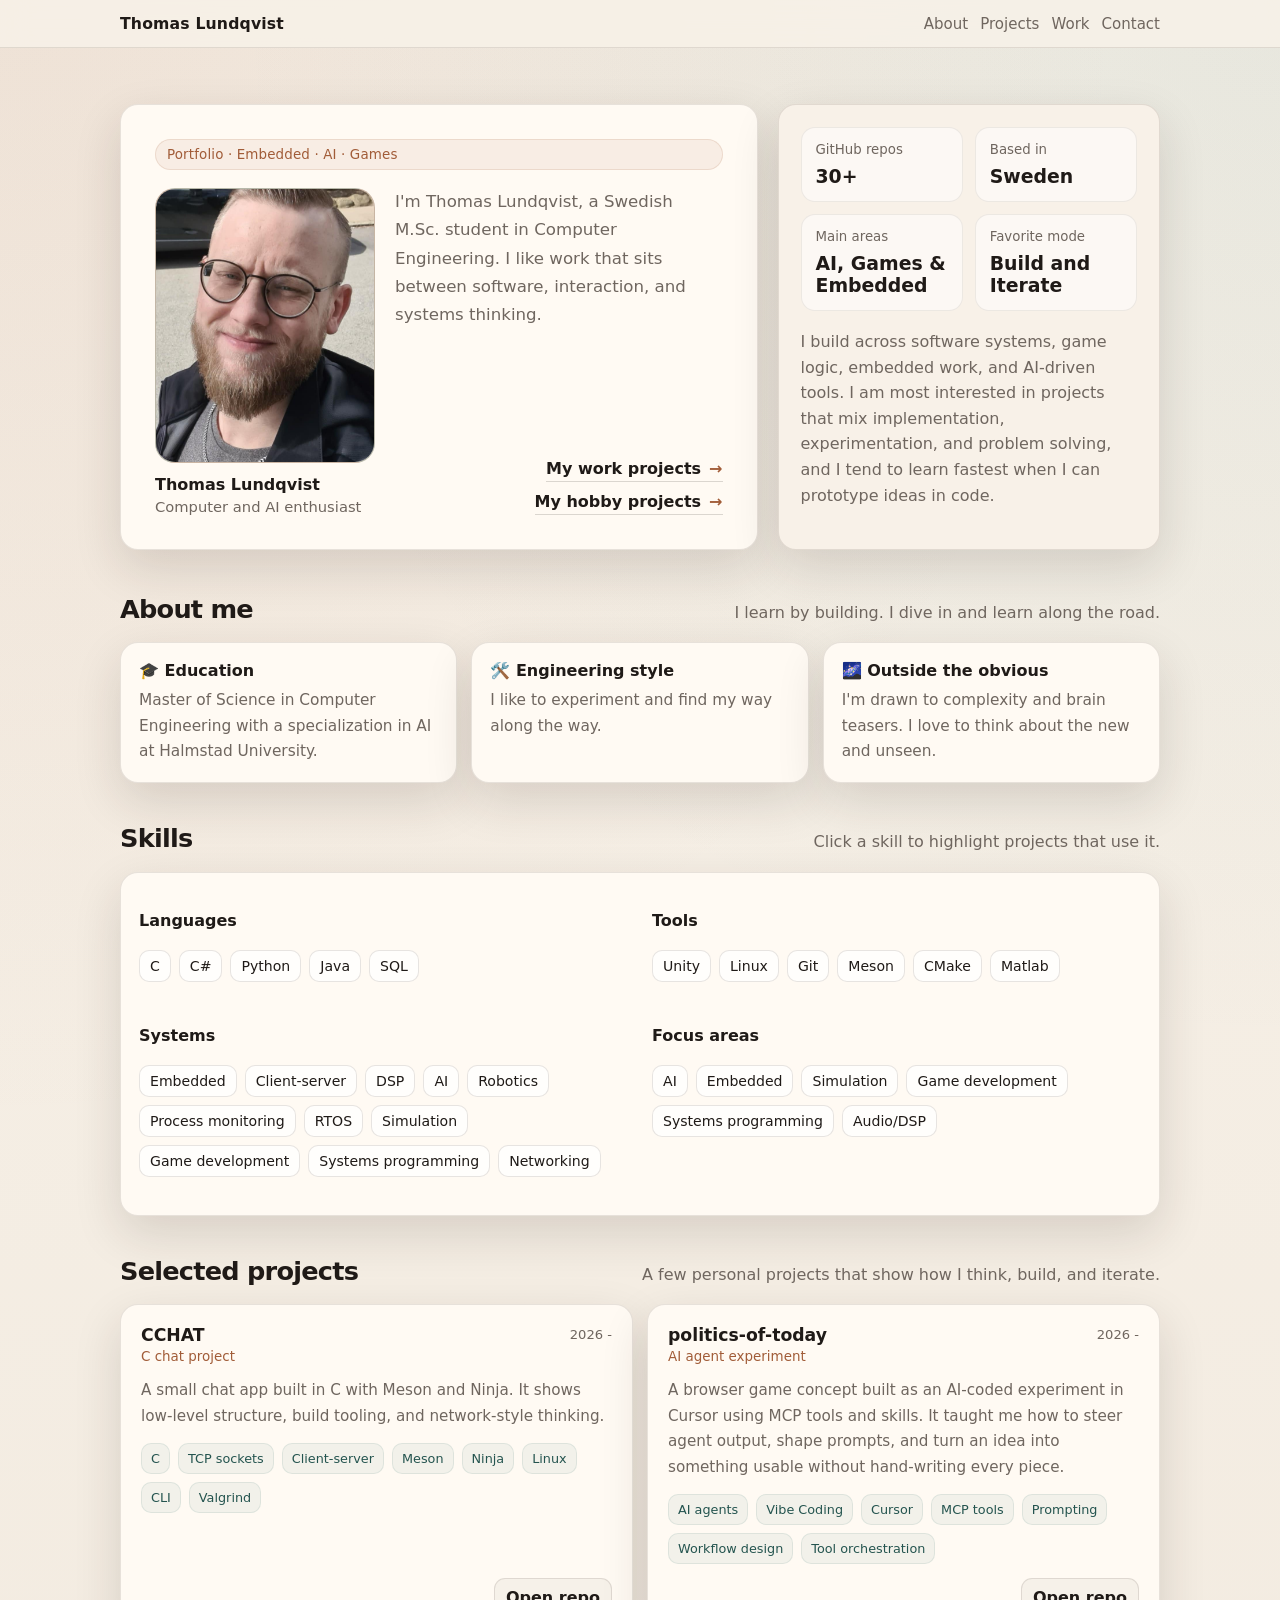
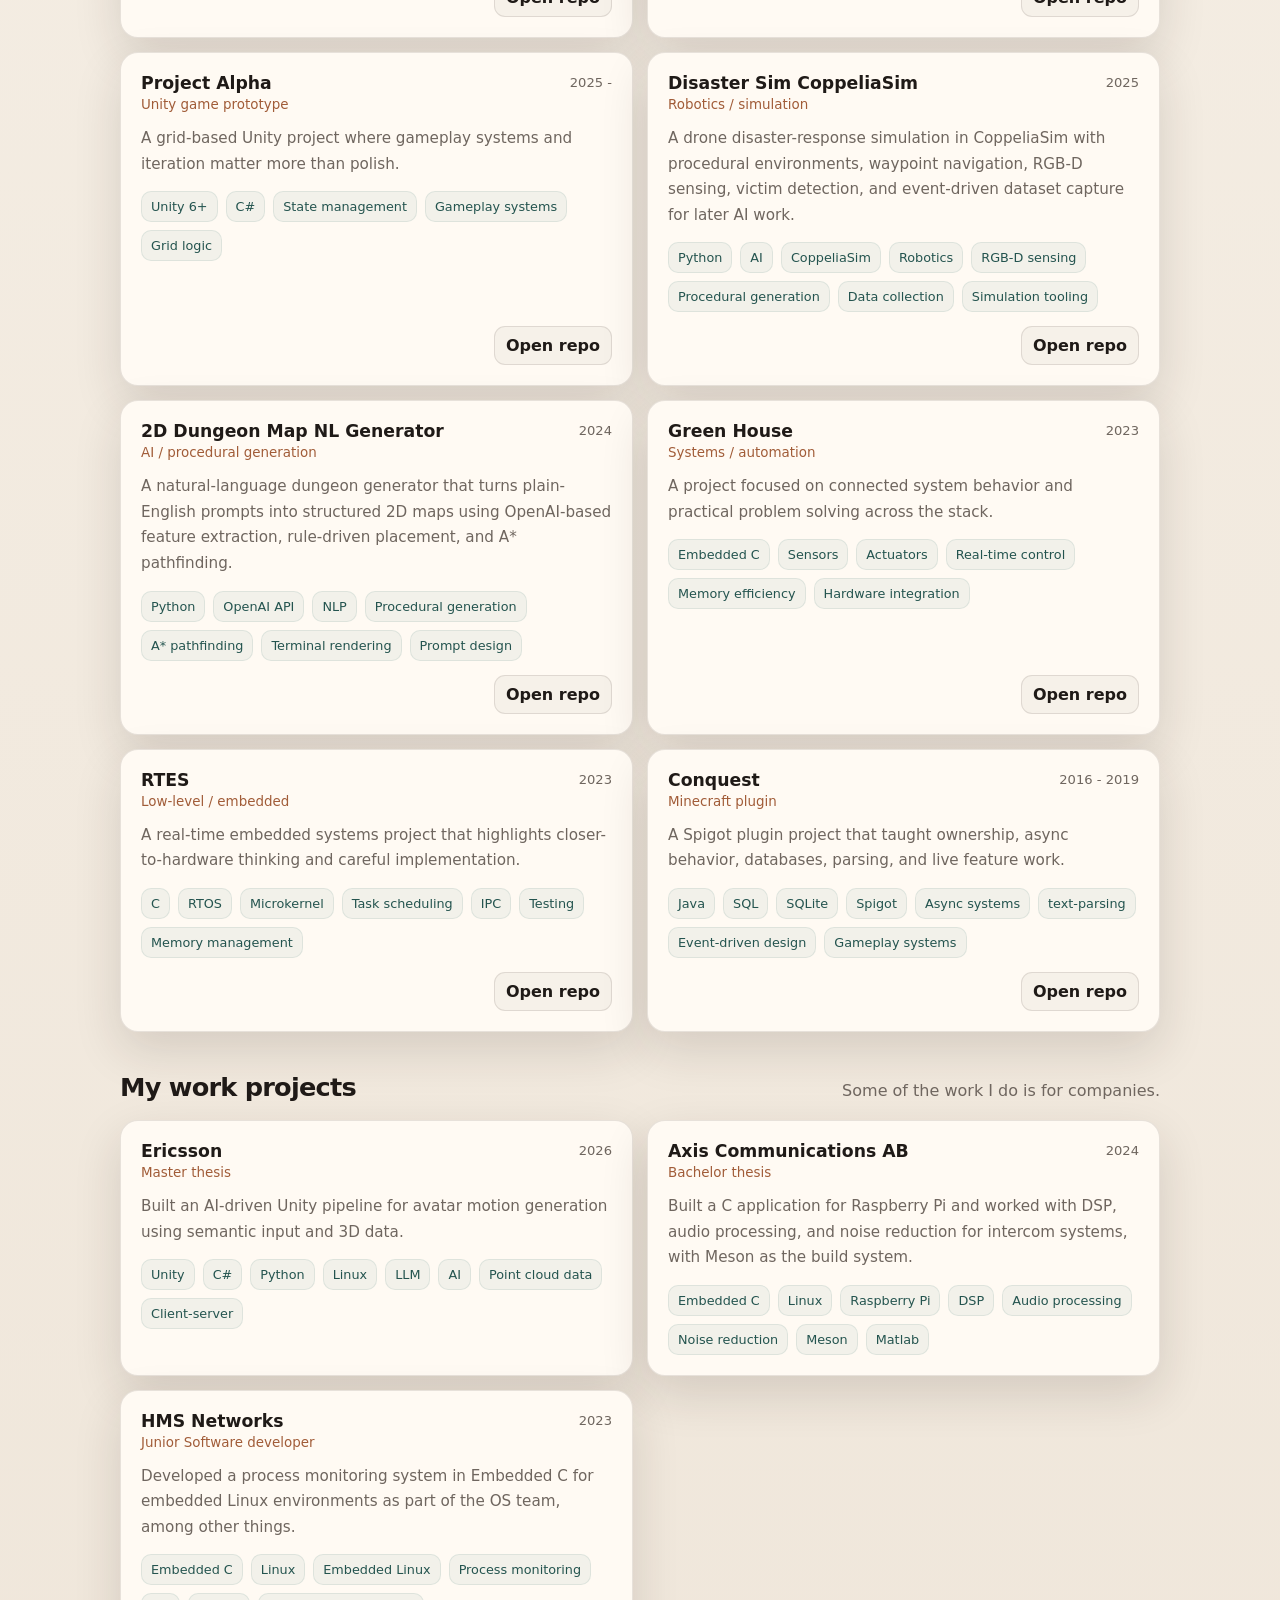
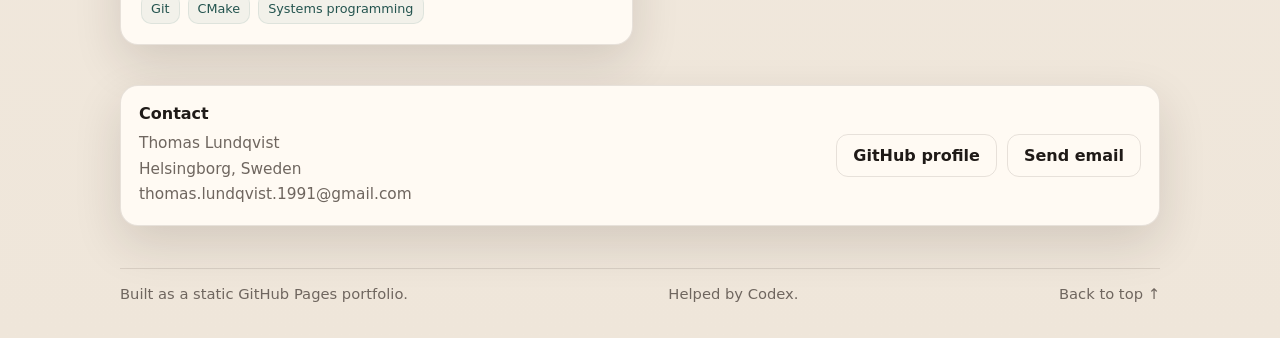
==== index.html @ 8db8a1ed "Add portfolio site" ====
<!DOCTYPE html>
<html lang="en">
<head>
  <meta charset="UTF-8" />
  <meta name="viewport" content="width=device-width, initial-scale=1.0" />
  <title>Thomas Lundqvist | Portfolio</title>
  <meta name="description" content="Portfolio of Thomas Lundqvist, Computer Engineering M.Sc. student focused on AI, Unity, embedded systems, and experimental software projects." />
  <link rel="stylesheet" href="styles.css" />
</head>
<body>
  <div id="app"></div>
  <script type="module" src="main.js"></script>
</body>
</html>
---- styles.css ----
:root {
  --bg: #f5efe6;
  --bg-soft: #efe6da;
  --panel: #fffaf3;
  --panel-strong: #f8f1e8;
  --line: rgba(59, 45, 35, 0.12);
  --text: #1f1a17;
  --muted: #6f665f;
  --accent: #a15c38;
  --accent-2: #2f6f68;
  --shadow: 0 18px 48px rgba(43, 30, 20, 0.14);
  --radius: 18px;
  --max: 1040px;
}

* { box-sizing: border-box; }
html { scroll-behavior: smooth; }
body {
  margin: 0;
  font-family: Inter, ui-sans-serif, system-ui, -apple-system, BlinkMacSystemFont, "Segoe UI", sans-serif;
  color: var(--text);
  background:
    radial-gradient(circle at top left, rgba(161, 92, 56, 0.1), transparent 30%),
    radial-gradient(circle at top right, rgba(47, 111, 104, 0.08), transparent 28%),
    linear-gradient(180deg, #f7f1e8 0%, #efe6da 100%);
  min-height: 100vh;
}

a { color: inherit; text-decoration: none; }
img { max-width: 100%; display: block; }

.wrap {
  width: min(calc(100% - 28px), var(--max));
  margin: 0 auto;
}

.topbar {
  position: sticky;
  top: 0;
  z-index: 20;
  backdrop-filter: blur(12px);
  background: rgba(247, 241, 232, 0.86);
  border-bottom: 1px solid var(--line);
}

.nav {
  display: flex;
  align-items: center;
  justify-content: space-between;
  padding: 14px 0;
  gap: 16px;
}

.brand {
  font-weight: 800;
  letter-spacing: 0.01em;
  font-size: 0.98rem;
}

.brand span {
  color: var(--accent);
}

.nav-links {
  display: flex;
  gap: 12px;
  flex-wrap: wrap;
}

.nav-links a {
  color: var(--muted);
  font-size: 0.94rem;
}

.nav-links a:hover { color: var(--text); }

.hero {
  padding: 56px 0 24px;
}

.hero-grid {
  display: grid;
  grid-template-columns: minmax(0, 1.25fr) minmax(280px, 0.75fr);
  gap: 20px;
  align-items: stretch;
}

.hero-card,
.glass,
.project-card,
.timeline-card,
.contact-card {
  background: var(--panel);
  border: 1px solid var(--line);
  border-radius: var(--radius);
  box-shadow: var(--shadow);
}

.hero-card {
  padding: 34px;
  display: flex;
  flex-direction: column;
  justify-content: space-between;
}

.eyebrow {
  display: inline-flex;
  align-items: center;
  gap: 8px;
  padding: 7px 11px;
  border-radius: 999px;
  background: rgba(161, 92, 56, 0.08);
  color: var(--accent);
  border: 1px solid rgba(161, 92, 56, 0.14);
  font-size: 0.84rem;
  margin-bottom: 18px;
  letter-spacing: 0.01em;
}

h1 {
  font-size: clamp(2.6rem, 4.3vw, 4.6rem);
  line-height: 0.95;
  margin: 0 0 16px;
  letter-spacing: -0.05em;
  max-width: 11ch;
}

.hero-intro {
  display: grid;
  grid-template-columns: minmax(170px, 220px) minmax(0, 1fr);
  gap: 20px;
  align-items: stretch;
}

.hero-portrait {
  display: grid;
  gap: 12px;
  width: 100%;
  margin: 0;
}

.hero-portrait-frame {
  aspect-ratio: 4 / 5;
}

.hero-copy {
  display: flex;
  flex-direction: column;
  gap: 18px;
  min-height: 100%;
}

.hero-copy .lead {
  margin-bottom: 0;
}

.lead {
  font-size: 1.04rem;
  line-height: 1.7;
  color: var(--muted);
  max-width: 40ch;
  margin: 0;
}

.muted-copy {
  margin: 0 0 12px;
  color: var(--muted);
  line-height: 1.6;
}

.cta-row {
  display: flex;
  flex-direction: column;
  align-items: flex-end;
  gap: 10px;
  justify-content: flex-end;
  align-self: flex-end;
  margin-top: auto;
}

.hero-link {
  display: inline-flex;
  align-items: center;
  gap: 8px;
  font-weight: 700;
  color: var(--text);
  padding-bottom: 3px;
  border-bottom: 1px solid rgba(31, 26, 23, 0.16);
  transition: color 0.2s ease, border-color 0.2s ease, transform 0.2s ease;
}

.hero-link::after {
  content: '→';
  color: var(--accent);
  transition: transform 0.2s ease;
}

.hero-link:hover {
  color: var(--accent);
  border-color: rgba(161, 92, 56, 0.4);
  transform: translateX(1px);
}

.hero-link:hover::after {
  transform: translateX(2px);
}

.button {
  display: inline-flex;
  align-items: center;
  justify-content: center;
  padding: 11px 16px;
  border-radius: 12px;
  font-weight: 700;
  border: 1px solid transparent;
  transition: transform 0.2s ease, border-color 0.2s ease, background 0.2s ease;
}

.button:hover { transform: translateY(-1px); }
.button.primary {
  background: var(--text);
  color: #faf4ec;
}
.button.secondary {
  background: transparent;
  border-color: var(--line);
  color: var(--text);
}

.glass {
  padding: 22px;
  display: grid;
  gap: 18px;
  align-content: start;
  background: var(--panel-strong);
}

.portrait-frame {
  position: relative;
  aspect-ratio: 4 / 5;
  border-radius: 20px;
  overflow: hidden;
  background:
    linear-gradient(180deg, rgba(161, 92, 56, 0.18), rgba(47, 111, 104, 0.18)),
    #e7dccc;
  border: 1px solid rgba(59, 45, 35, 0.1);
  box-shadow: inset 0 0 0 1px rgba(255,255,255,0.3);
}

.portrait-image {
  width: 100%;
  height: 100%;
  object-fit: cover;
  display: block;
}

.portrait-fallback {
  position: absolute;
  inset: 0;
  display: flex;
  align-items: center;
  justify-content: center;
  font-size: 3rem;
  font-weight: 800;
  letter-spacing: -0.08em;
  color: rgba(31, 26, 23, 0.35);
}

.portrait-copy {
  display: flex;
  flex-direction: column;
  gap: 4px;
}

.portrait-copy strong {
  font-size: 1rem;
}

.portrait-copy span {
  color: var(--muted);
  font-size: 0.92rem;
}

.stat-grid {
  display: grid;
  grid-template-columns: 1fr 1fr;
  gap: 12px;
}

.stat {
  padding: 14px;
  background: rgba(255,255,255,0.5);
  border: 1px solid rgba(59, 45, 35, 0.08);
  border-radius: 14px;
}

.stat small {
  color: var(--muted);
  display: block;
  margin-bottom: 8px;
}

.stat strong {
  font-size: 1.18rem;
  display: block;
}

.chips {
  display: flex;
  flex-wrap: wrap;
  gap: 8px;
}

.chip {
  padding: 8px 11px;
  border-radius: 999px;
  border: 1px solid rgba(59, 45, 35, 0.09);
  color: var(--muted);
  font-size: 0.88rem;
  background: rgba(255,255,255,0.5);
}

section {
  padding: 20px 0;
}

.section-head {
  display: flex;
  align-items: baseline;
  justify-content: space-between;
  gap: 16px;
  margin-bottom: 16px;
}

.section-head h2 {
  margin: 0;
  font-size: clamp(1.4rem, 2vw, 2rem);
  letter-spacing: -0.03em;
}

.section-head p {
  margin: 0;
  color: var(--muted);
  max-width: 60ch;
  line-height: 1.65;
}

.projects {
  display: grid;
  grid-template-columns: repeat(2, minmax(0, 1fr));
  gap: 14px;
}

.project-card {
  padding: 20px;
  display: flex;
  flex-direction: column;
  gap: 14px;
  min-height: 220px;
}

.project-top {
  display: flex;
  justify-content: space-between;
  gap: 14px;
  align-items: start;
}

.project-title {
  font-size: 1.08rem;
  font-weight: 800;
  margin: 0;
}

.project-kind {
  color: var(--accent);
  font-size: 0.84rem;
  margin-top: 4px;
}

.project-active {
  color: var(--muted);
  font-size: 0.82rem;
  white-space: nowrap;
  padding-top: 2px;
}

.project-card p {
  margin: 0;
  color: var(--muted);
  line-height: 1.68;
  font-size: 0.95rem;
}

.meta {
  display: flex;
  flex-wrap: wrap;
  gap: 8px;
}

.meta span {
  font-size: 0.8rem;
  padding: 7px 9px;
  border-radius: 10px;
  background: rgba(47, 111, 104, 0.06);
  border: 1px solid rgba(47, 111, 104, 0.1);
  color: #24544f;
}

.project-links {
  display: flex;
  gap: 10px;
  flex-wrap: wrap;
  justify-content: flex-end;
  margin-top: auto;
}

.project-links a {
  font-weight: 700;
  color: var(--text);
  padding: 9px 11px;
  border-radius: 11px;
  background: rgba(31, 26, 23, 0.04);
  border: 1px solid var(--line);
}

.timeline {
  display: grid;
  grid-template-columns: repeat(3, minmax(0, 1fr));
  gap: 14px;
}

.timeline-card,
.contact-card {
  padding: 18px;
}

.skill-card {
  display: grid;
  gap: 14px;
}

.skill-card--full {
  grid-template-columns: repeat(2, minmax(0, 1fr));
  gap: 18px 24px;
}

.skill-group {
  display: grid;
  gap: 12px;
  align-content: start;
}

.skill-group:not(:nth-last-child(-n + 2)) {
  padding-bottom: 6px;
}

.timeline-card h3,
.contact-card h3 {
  margin: 0 0 8px;
  font-size: 1rem;
}

.timeline-card p,
.contact-card p {
  margin: 0;
  color: var(--muted);
  line-height: 1.65;
  font-size: 0.96rem;
}

.skill-list {
  display: flex;
  flex-wrap: wrap;
  gap: 8px;
}

.skill-chip {
  appearance: none;
  border: 1px solid rgba(59, 45, 35, 0.12);
  background: rgba(255,255,255,0.7);
  color: var(--text);
  border-radius: 10px;
  padding: 7px 10px;
  font: inherit;
  font-size: 0.88rem;
  cursor: pointer;
  transition: transform 0.2s ease, border-color 0.2s ease, background 0.2s ease, color 0.2s ease, box-shadow 0.2s ease;
}

.skill-chip:hover {
  transform: translateY(-1px);
  border-color: rgba(161, 92, 56, 0.28);
}

.skill-chip.is-active {
  background: rgba(161, 92, 56, 0.12);
  border-color: rgba(161, 92, 56, 0.4);
  color: var(--accent);
  box-shadow: 0 8px 20px rgba(161, 92, 56, 0.12);
}

.project-card {
  transition: opacity 0.2s ease, transform 0.2s ease, box-shadow 0.2s ease, border-color 0.2s ease;
}

.project-card.is-muted {
  opacity: 0.38;
  transform: scale(0.985);
}

.project-card.is-highlighted {
  border-color: rgba(161, 92, 56, 0.34);
  box-shadow: 0 20px 52px rgba(43, 30, 20, 0.18);
}

.contact-grid {
  display: grid;
  grid-template-columns: 1fr;
  gap: 14px;
}

.contact-card--wide {
  display: flex;
  align-items: center;
  justify-content: space-between;
  gap: 16px;
}

.contact-actions {
  display: flex;
  flex-wrap: wrap;
  gap: 10px;
}

footer {
  padding: 22px 0 36px;
  color: var(--muted);
  font-size: 0.92rem;
}

.footer-row {
  display: flex;
  align-items: center;
  justify-content: space-between;
  gap: 12px;
  flex-wrap: wrap;
  border-top: 1px solid var(--line);
  padding-top: 16px;
}

@media (max-width: 920px) {
  .hero-grid,
  .timeline,
  .projects {
    grid-template-columns: 1fr;
  }

  .hero {
    padding-top: 34px;
  }

  .hero-card,
  .glass,
  .contact-card--wide {
    padding: 24px;
  }

  .hero-intro {
    grid-template-columns: 1fr;
  }

  .hero-portrait {
    width: min(100%, 240px);
    justify-self: start;
  }

  .skill-card--full {
    grid-template-columns: 1fr;
  }

  h1 {
    max-width: none;
  }
}

@media (max-width: 560px) {
  .wrap { width: min(calc(100% - 18px), var(--max)); }
  .nav { padding: 12px 0; }
  .hero-card,
  .glass,
  .project-card,
  .timeline-card,
  .contact-card {
    border-radius: 16px;
  }
  .hero-intro {
    gap: 16px;
  }
  .hero-portrait {
    width: min(100%, 210px);
  }
  .contact-card--wide {
    flex-direction: column;
    align-items: start;
  }
  .stat-grid { grid-template-columns: 1fr; }
  .section-head {
    flex-direction: column;
    align-items: start;
  }
}
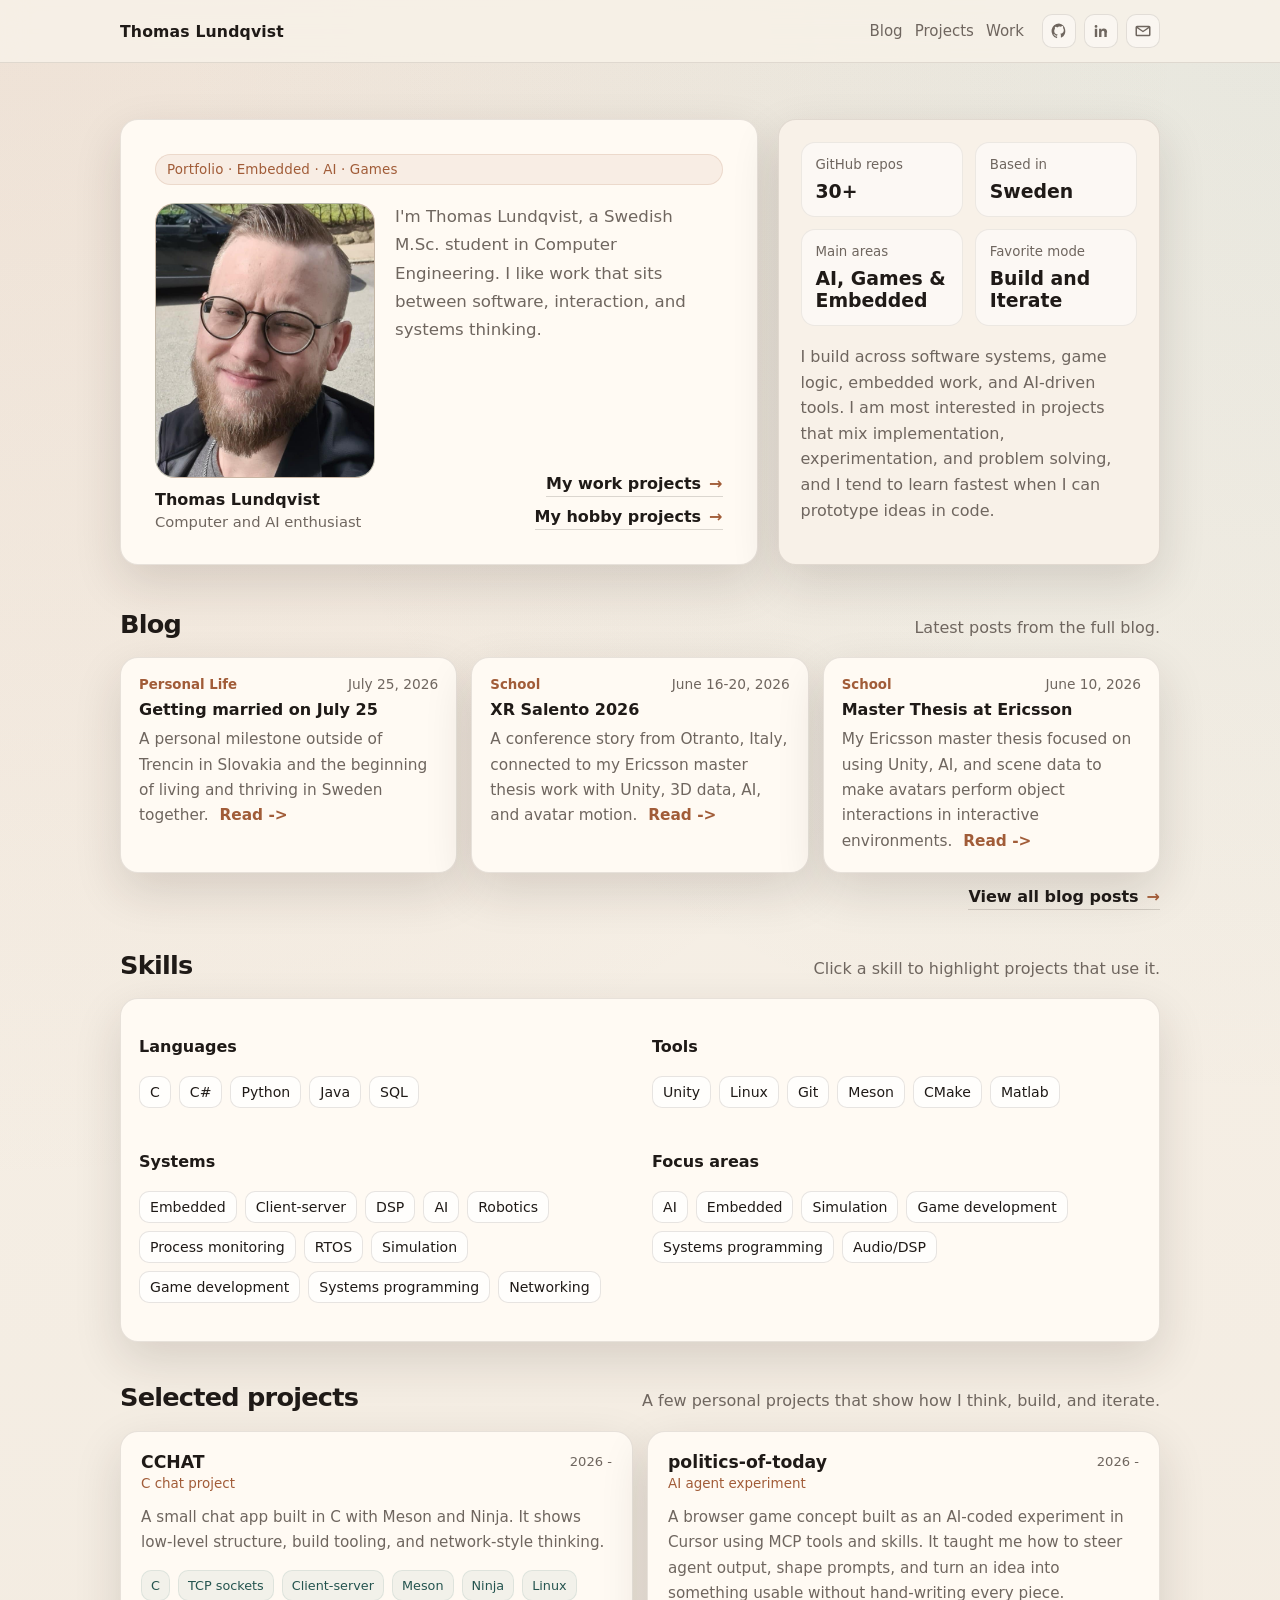
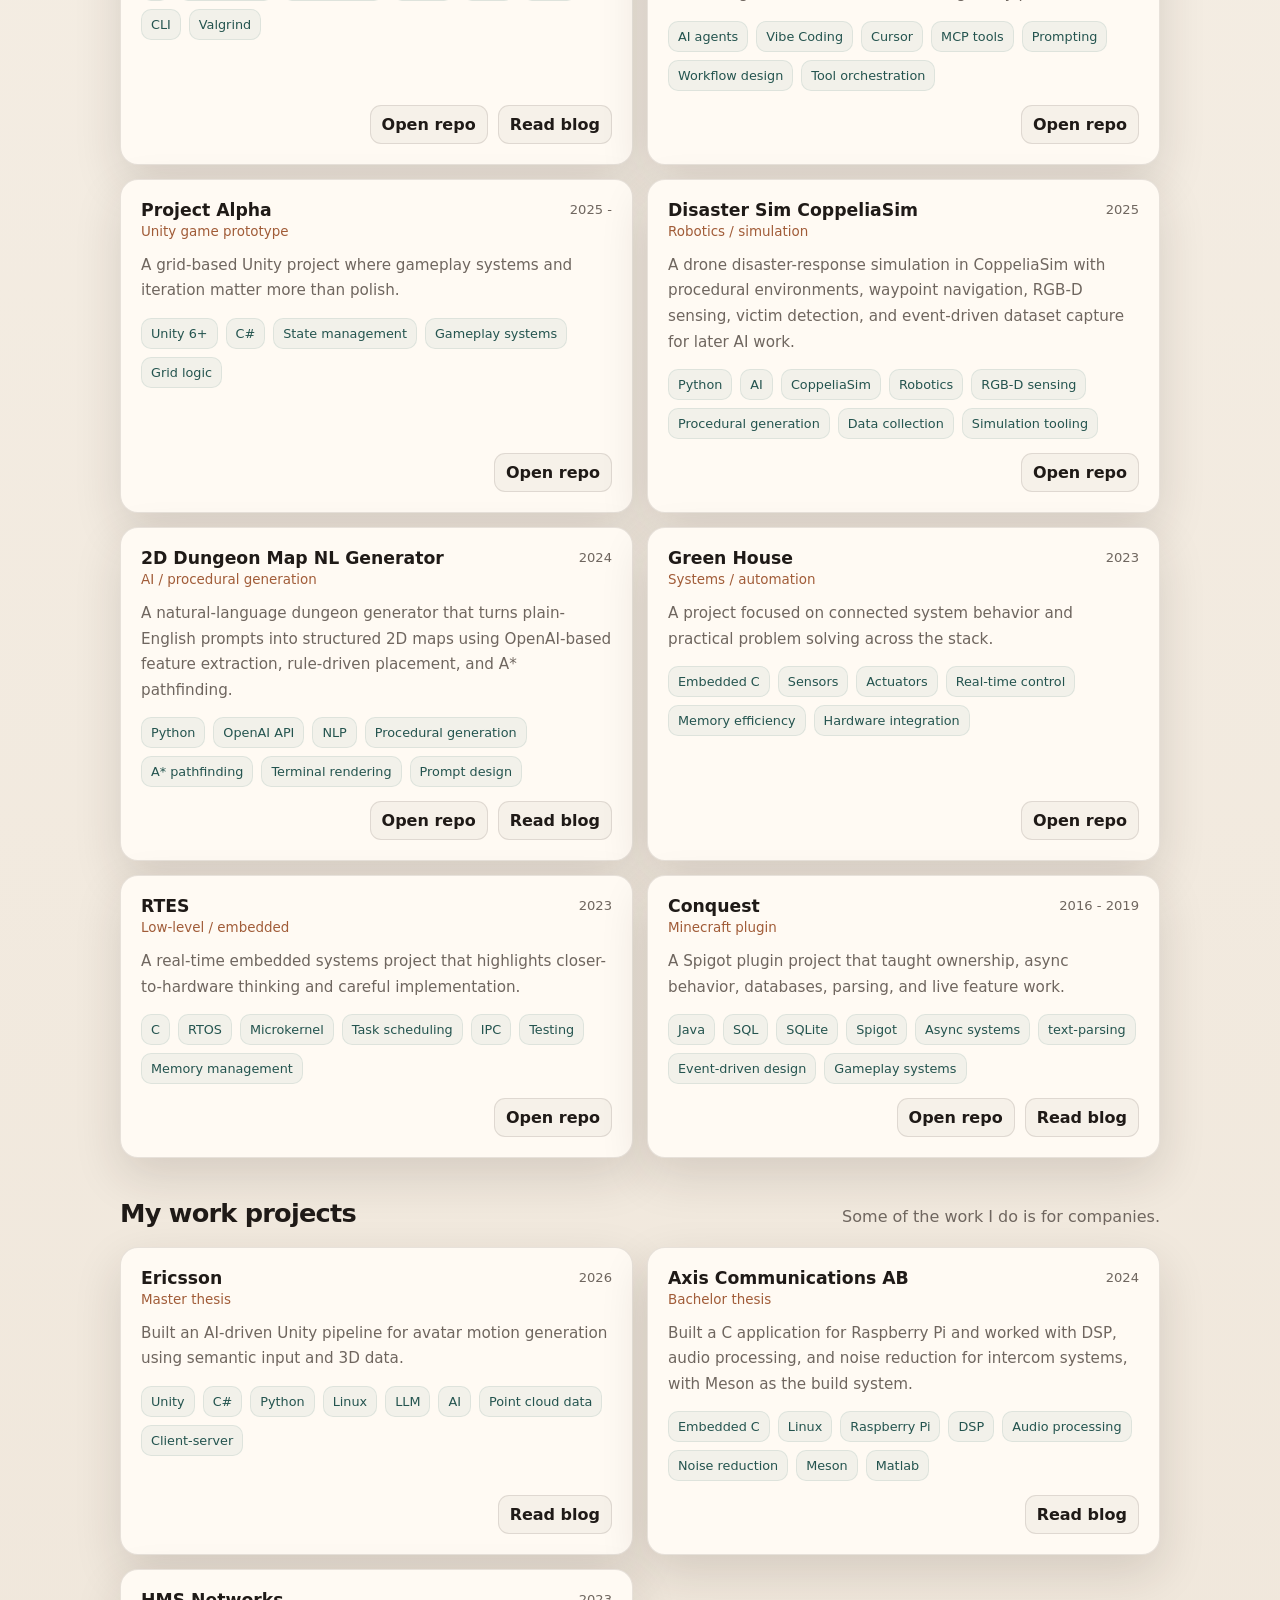
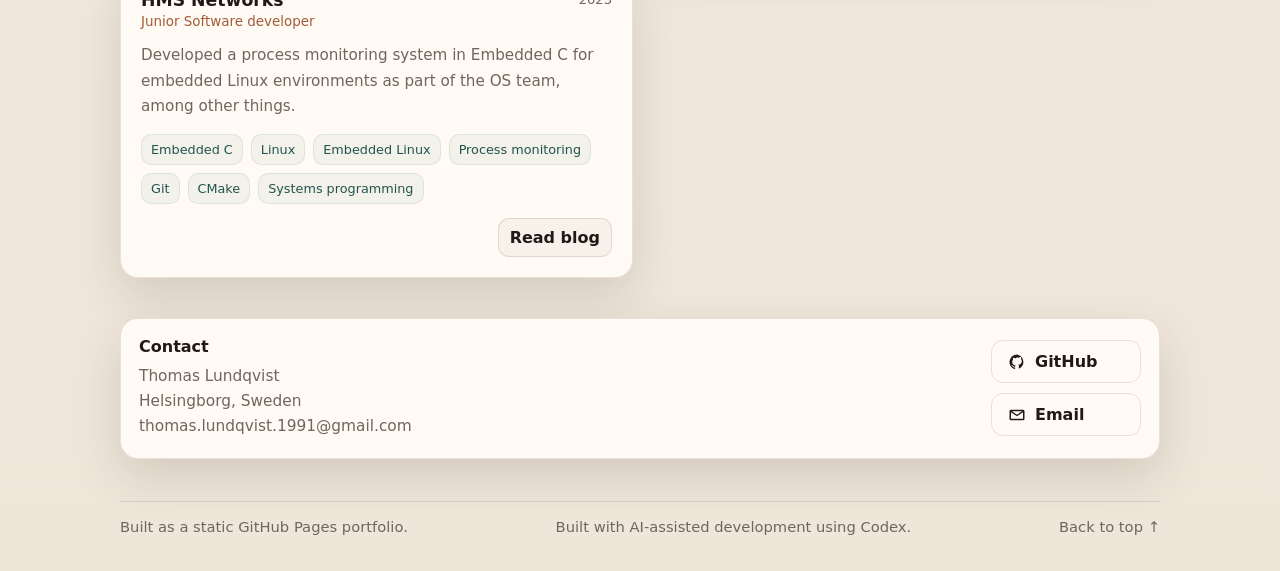
==== commit 30cabc67: "feat(blog): Add portfolio blog page Add a dedicated blog page with post metadata, related links, gal" ====
--- a/index.html
+++ b/index.html
@@ -5,10 +5,19 @@
   <meta name="viewport" content="width=device-width, initial-scale=1.0" />
   <title>Thomas Lundqvist | Portfolio</title>
   <meta name="description" content="Portfolio of Thomas Lundqvist, Computer Engineering M.Sc. student focused on AI, Unity, embedded systems, and experimental software projects." />
-  <link rel="stylesheet" href="styles.css" />
+  <meta property="og:title" content="Thomas Lundqvist | Portfolio" />
+  <meta property="og:description" content="Computer Engineering M.Sc. portfolio focused on AI, Unity, embedded systems, and experimental software projects." />
+  <meta property="og:type" content="website" />
+  <meta property="og:image" content="assets/profile.jpg" />
+  <meta name="twitter:card" content="summary_large_image" />
+  <meta name="twitter:title" content="Thomas Lundqvist | Portfolio" />
+  <meta name="twitter:description" content="Computer Engineering M.Sc. portfolio focused on AI, Unity, embedded systems, and experimental software projects." />
+  <meta name="twitter:image" content="assets/profile.jpg" />
+  <link rel="icon" href="assets/profile.jpg" />
+  <link rel="stylesheet" href="styles.css?v=20260518b" />
 </head>
 <body>
   <div id="app"></div>
-  <script type="module" src="main.js"></script>
+  <script type="module" src="main.js?v=20260518h"></script>
 </body>
 </html>
--- a/styles.css
+++ b/styles.css
@@ -14,6 +14,7 @@
 }
 
 * { box-sizing: border-box; }
+[hidden] { display: none !important; }
 html { scroll-behavior: smooth; }
 body {
   margin: 0;
@@ -61,18 +62,62 @@
   color: var(--accent);
 }
 
+.nav-right {
+  display: flex;
+  align-items: center;
+  justify-content: flex-end;
+  gap: 18px;
+  min-width: 0;
+}
+
 .nav-links {
   display: flex;
   gap: 12px;
   flex-wrap: wrap;
 }
 
-.nav-links a {
+.nav-links a,
+.social-links a {
   color: var(--muted);
   font-size: 0.94rem;
 }
 
-.nav-links a:hover { color: var(--text); }
+.nav-links a:hover,
+.social-links a:hover {
+  color: var(--text);
+}
+
+.social-links {
+  display: flex;
+  gap: 8px;
+  flex-wrap: wrap;
+  justify-content: flex-end;
+}
+
+.social-links a {
+  display: inline-flex;
+  align-items: center;
+  justify-content: center;
+  width: 34px;
+  height: 34px;
+  border: 1px solid var(--line);
+  border-radius: 10px;
+  background: rgba(255,255,255,0.42);
+  line-height: 1;
+  transition: transform 0.2s ease, border-color 0.2s ease, background 0.2s ease, color 0.2s ease;
+}
+
+.social-links a:hover {
+  transform: translateY(-1px);
+  border-color: rgba(161, 92, 56, 0.28);
+  background: rgba(255,255,255,0.68);
+}
+
+.social-links svg {
+  width: 18px;
+  height: 18px;
+  fill: currentColor;
+}
 
 .hero {
   padding: 56px 0 24px;
@@ -209,6 +254,7 @@
   display: inline-flex;
   align-items: center;
   justify-content: center;
+  gap: 9px;
   padding: 11px 16px;
   border-radius: 12px;
   font-weight: 700;
@@ -251,6 +297,7 @@
   width: 100%;
   height: 100%;
   object-fit: cover;
+  object-position: center 28%;
   display: block;
 }
 
@@ -345,6 +392,12 @@
   line-height: 1.65;
 }
 
+.section-action {
+  display: flex;
+  justify-content: flex-end;
+  margin-top: 14px;
+}
+
 .projects {
   display: grid;
   grid-template-columns: repeat(2, minmax(0, 1fr));
@@ -357,6 +410,7 @@
   flex-direction: column;
   gap: 14px;
   min-height: 220px;
+  scroll-margin-top: 88px;
 }
 
 .project-top {
@@ -433,6 +487,34 @@
 .timeline-card,
 .contact-card {
   padding: 18px;
+}
+
+.timeline-card-link {
+  color: inherit;
+  transition: transform 0.2s ease, border-color 0.2s ease, box-shadow 0.2s ease;
+}
+
+.timeline-card-more h3::after {
+  content: ' ->';
+  color: var(--accent);
+}
+
+.timeline-card-link:hover {
+  transform: translateY(-2px);
+  border-color: rgba(161, 92, 56, 0.34);
+  box-shadow: 0 20px 52px rgba(43, 30, 20, 0.18);
+}
+
+.card-more {
+  display: inline-block;
+  margin-left: 6px;
+  color: var(--accent);
+  font-weight: 700;
+  white-space: nowrap;
+}
+
+.story-card {
+  scroll-margin-top: 88px;
 }
 
 .skill-card {
@@ -529,8 +611,672 @@
 
 .contact-actions {
   display: flex;
+  flex-direction: column;
+  gap: 10px;
+  min-width: 150px;
+}
+
+.contact-button {
+  justify-content: flex-start;
+}
+
+.contact-button svg {
+  width: 18px;
+  height: 18px;
+  fill: currentColor;
+  flex: 0 0 auto;
+}
+
+.story-hero {
+  padding: 56px 0 26px;
+}
+
+.story-hero-grid {
+  display: grid;
+  grid-template-columns: minmax(0, 1fr) minmax(220px, 320px);
+  gap: 28px;
+  align-items: center;
+}
+
+.story-hero h1 {
+  max-width: 12ch;
+}
+
+.story-portrait {
+  background-color: var(--panel-strong);
+}
+
+.story-layout {
+  display: grid;
+  gap: 16px;
+}
+
+.blog-filter {
+  display: flex;
+  align-items: center;
+  gap: 12px;
+  width: 100%;
+  min-width: 0;
+  padding: 10px;
+  background: rgba(255,255,255,0.58);
+  border: 1px solid var(--line);
+  border-radius: 18px;
+  box-shadow: 0 10px 30px rgba(43, 30, 20, 0.08);
+}
+
+.blog-filter-label {
+  flex: 0 0 auto;
+  padding-left: 6px;
+  color: var(--muted);
+  font-size: 0.76rem;
+  font-weight: 800;
+  letter-spacing: 0.08em;
+  text-transform: uppercase;
+}
+
+.blog-filter-options {
+  display: flex;
+  flex: 1 1 auto;
+  min-width: 0;
   flex-wrap: wrap;
+  gap: 4px;
+  padding: 4px;
+  border: 1px solid rgba(59, 45, 35, 0.08);
+  border-radius: 14px;
+  background: rgba(59, 45, 35, 0.045);
+}
+
+.blog-filter-chip {
+  appearance: none;
+  display: inline-flex;
+  flex: 0 0 auto;
+  align-items: center;
+  justify-content: center;
+  gap: 7px;
+  border: 0;
+  background: transparent;
+  color: var(--muted);
+  border-radius: 11px;
+  padding: 8px 12px;
+  font: inherit;
+  font-size: 0.88rem;
+  font-weight: 750;
+  cursor: pointer;
+  transition: background 0.2s ease, color 0.2s ease, box-shadow 0.2s ease;
+  white-space: nowrap;
+}
+
+.blog-filter-chip:hover {
+  color: var(--text);
+  background: rgba(255,255,255,0.58);
+}
+
+.blog-filter-chip.is-active {
+  background: var(--accent);
+  color: #fff;
+  box-shadow: 0 8px 18px rgba(161, 92, 56, 0.18);
+}
+
+.blog-filter-count {
+  min-width: 1.35em;
+  padding: 1px 5px;
+  border-radius: 999px;
+  background: rgba(59, 45, 35, 0.08);
+  color: inherit;
+  font-size: 0.74rem;
+  line-height: 1.35;
+}
+
+.blog-filter-chip.is-active .blog-filter-count {
+  background: rgba(255,255,255,0.22);
+}
+
+.story-card {
+  position: relative;
+  order: 1;
+  overflow: hidden;
+  background: var(--panel);
+  border: 1px solid var(--line);
+  border-radius: var(--radius);
+  box-shadow: var(--shadow), inset 0 3px 0 rgba(47, 111, 104, 0.18);
+  padding: 24px;
+}
+
+.story-card.is-new {
+  box-shadow: var(--shadow), inset 0 3px 0 rgba(161, 92, 56, 0.36);
+}
+
+.story-card.is-new::after {
+  content: 'New post';
+  position: absolute;
+  top: 0;
+  right: 18px;
+  padding: 4px 9px 5px;
+  border-radius: 0 0 9px 9px;
+  color: var(--accent);
+  background: rgba(161, 92, 56, 0.09);
+  border: 1px solid rgba(161, 92, 56, 0.16);
+  border-top: 0;
+  font-size: 0.72rem;
+  font-weight: 800;
+}
+
+.story-card.is-upcoming {
+  order: 2;
+  opacity: 0.72;
+  filter: grayscale(0.62);
+  background: var(--panel-strong);
+  border-color: rgba(59, 45, 35, 0.08);
+  box-shadow: 0 10px 28px rgba(43, 30, 20, 0.08), inset 0 3px 0 rgba(59, 45, 35, 0.16);
+  display: grid;
+  gap: 6px 18px;
+  padding: 16px 18px;
+}
+
+.story-card.is-upcoming::after {
+  content: 'Coming soon';
+  position: absolute;
+  top: 0;
+  right: 18px;
+  padding: 4px 9px 5px;
+  border-radius: 0 0 9px 9px;
+  color: var(--muted);
+  background: rgba(59, 45, 35, 0.07);
+  border: 1px solid rgba(59, 45, 35, 0.12);
+  border-top: 0;
+  font-size: 0.72rem;
+  font-weight: 800;
+}
+
+.story-card.is-upcoming > :not(.story-meta):not(h2):not(.related-card) {
+  display: none;
+}
+
+.story-card.is-upcoming .story-meta {
+  justify-content: flex-start;
   gap: 10px;
+  margin: 0;
+  padding-right: 120px;
+}
+
+.story-card.is-upcoming h2 {
+  margin: 0;
+  padding-right: 120px;
+  font-size: clamp(1.05rem, 1.4vw, 1.25rem);
+  letter-spacing: 0;
+}
+
+.story-card.is-upcoming .related-card {
+  display: flex;
+  align-items: center;
+  gap: 12px;
+  margin-top: 6px;
+  padding: 9px 10px;
+  border-radius: 10px;
+  background: rgba(255,255,255,0.38);
+}
+
+.story-card.is-upcoming .related-card h3 {
+  flex: 0 0 auto;
+  margin: 0;
+  font-size: 0.82rem;
+  color: var(--muted);
+}
+
+.story-card.is-upcoming .related-links {
+  flex: 1 1 auto;
+  display: flex;
+  flex-wrap: wrap;
+  gap: 7px;
+}
+
+.story-card.is-upcoming .related-link {
+  flex: 1 1 135px;
+  min-width: 0;
+  padding: 8px 10px;
+  border-radius: 10px;
+}
+
+.story-card.is-upcoming .related-link strong {
+  font-size: 0.86rem;
+}
+
+.story-card.is-upcoming .related-link span {
+  display: none;
+}
+
+.story-meta {
+  display: flex;
+  align-items: baseline;
+  justify-content: space-between;
+  gap: 14px;
+  margin-bottom: 8px;
+}
+
+.story-meta small {
+  color: var(--accent);
+  font-weight: 700;
+}
+
+.story-meta time {
+  color: var(--muted);
+  font-size: 0.86rem;
+  white-space: nowrap;
+}
+
+.story-card h2 {
+  margin: 0 0 10px;
+  font-size: clamp(1.25rem, 2vw, 1.7rem);
+  letter-spacing: -0.03em;
+}
+
+.story-card p {
+  margin: 0;
+  color: var(--muted);
+  line-height: 1.7;
+}
+
+.story-card a {
+  color: var(--accent);
+  font-weight: 700;
+  border-bottom: 1px solid rgba(161, 92, 56, 0.26);
+}
+
+.story-card a:hover {
+  border-color: rgba(161, 92, 56, 0.6);
+}
+
+.story-card p + p {
+  margin-top: 14px;
+}
+
+.story-subhead {
+  margin: 22px 0 10px;
+  font-size: 1rem;
+}
+
+.story-image {
+  width: min(100%, 680px);
+  margin: 0 auto 18px;
+  text-align: center;
+}
+
+.story-gallery {
+  display: grid;
+  grid-template-columns: repeat(auto-fit, minmax(240px, 1fr));
+  gap: 14px;
+  margin: 18px 0;
+}
+
+.story-gallery--extras {
+  grid-template-columns: repeat(auto-fit, minmax(220px, 1fr));
+}
+
+.story-gallery .story-image {
+  width: 100%;
+  margin: 0;
+}
+
+.story-image a,
+.image-modal-trigger {
+  display: block;
+  border-bottom: 0;
+}
+
+.image-modal-trigger {
+  width: 100%;
+  padding: 0;
+  border: 0;
+  background: transparent;
+  cursor: pointer;
+  font: inherit;
+}
+
+.story-image img {
+  width: auto;
+  max-width: 100%;
+  height: auto;
+  max-height: min(560px, 72vh);
+  object-fit: contain;
+  border-radius: 14px;
+  border: 1px solid var(--line);
+  transition: transform 0.2s ease, border-color 0.2s ease;
+  margin: 0 auto;
+}
+
+.story-image a:hover img,
+.image-modal-trigger:hover img {
+  transform: translateY(-1px);
+  border-color: rgba(161, 92, 56, 0.34);
+}
+
+.story-image figcaption {
+  margin-top: 8px;
+  color: var(--muted);
+  font-size: 0.88rem;
+  line-height: 1.5;
+}
+
+.image-note {
+  font-size: 0.92rem;
+  color: var(--muted);
+  padding: 10px 12px;
+  border: 1px dashed rgba(59, 45, 35, 0.18);
+  border-radius: 12px;
+  background: rgba(255,255,255,0.42);
+}
+
+.story-card--soon {
+  background: var(--panel-strong);
+}
+
+.proof-box {
+  margin-top: 18px;
+  padding: 18px;
+  border: 1px solid rgba(47, 111, 104, 0.12);
+  border-radius: 14px;
+  background: rgba(47, 111, 104, 0.06);
+}
+
+.proof-box h3 {
+  margin: 0 0 8px;
+  font-size: 1rem;
+}
+
+.proof-link {
+  display: inline-flex;
+  margin-top: 14px;
+}
+
+.related-card {
+  margin-top: 18px;
+  padding: 16px;
+  border: 1px solid rgba(59, 45, 35, 0.12);
+  border-radius: 14px;
+  background: rgba(255,255,255,0.44);
+}
+
+.related-card h3 {
+  margin: 0 0 10px;
+  font-size: 0.96rem;
+}
+
+.related-links {
+  display: grid;
+  grid-template-columns: repeat(auto-fit, minmax(220px, 1fr));
+  gap: 10px;
+}
+
+.related-link {
+  display: grid;
+  gap: 3px;
+  padding: 11px 12px;
+  border: 1px solid var(--line);
+  border-radius: 12px;
+  background: rgba(255,255,255,0.58);
+  border-bottom: 1px solid var(--line);
+}
+
+.related-link:hover {
+  border-color: rgba(161, 92, 56, 0.34);
+}
+
+.related-link.is-disabled {
+  color: inherit;
+  opacity: 0.68;
+}
+
+.related-link.is-disabled:hover {
+  border-color: var(--line);
+}
+
+.related-links span {
+  color: var(--muted);
+  font-size: 0.78rem;
+}
+
+.related-links strong {
+  color: var(--text);
+  font-size: 0.92rem;
+}
+
+.photo-stack {
+  position: relative;
+  display: block;
+  width: min(100%, 620px);
+  aspect-ratio: 16 / 10;
+  margin: 14px auto 4px;
+  padding: 0;
+  border: 0;
+  background: transparent;
+  cursor: pointer;
+}
+
+.photo-stack-card {
+  position: absolute;
+  inset: 22px;
+  display: block;
+  overflow: hidden;
+  border: 9px solid #fffaf3;
+  border-radius: 12px;
+  background: var(--panel);
+  box-shadow: 0 18px 38px rgba(43, 30, 20, 0.18);
+  transition: transform 0.2s ease, box-shadow 0.2s ease, filter 0.2s ease;
+}
+
+.photo-stack-card img {
+  width: 100%;
+  height: 100%;
+  object-fit: cover;
+}
+
+.photo-stack-card--one {
+  z-index: 1;
+  transform: translate(-16px, 12px) rotate(-5deg);
+}
+
+.photo-stack-card--two {
+  z-index: 2;
+  transform: translate(14px, 6px) rotate(3.5deg);
+}
+
+.photo-stack-card--three {
+  z-index: 3;
+  transform: translate(-5px, -7px) rotate(-1.8deg);
+}
+
+.photo-stack-card--four {
+  z-index: 4;
+  transform: translate(6px, -2px) rotate(1.2deg);
+}
+
+.photo-stack-count {
+  position: absolute;
+  right: 22px;
+  bottom: 16px;
+  z-index: 5;
+  padding: 8px 11px;
+  border: 1px solid rgba(255,255,255,0.42);
+  border-radius: 999px;
+  color: #fffaf3;
+  background: rgba(31, 26, 23, 0.68);
+  font-size: 0.84rem;
+  font-weight: 800;
+  box-shadow: 0 10px 28px rgba(31, 26, 23, 0.24);
+}
+
+.photo-stack--compact {
+  width: min(100%, 520px);
+  aspect-ratio: 16 / 9.5;
+}
+
+.photo-stack:hover .photo-stack-card,
+.photo-stack:focus-visible .photo-stack-card {
+  filter: saturate(1.06) brightness(1.02);
+  box-shadow: 0 22px 46px rgba(43, 30, 20, 0.22);
+}
+
+.photo-stack:hover .photo-stack-card--four,
+.photo-stack:focus-visible .photo-stack-card--four {
+  transform: translate(6px, -8px) rotate(0.4deg);
+}
+
+.photo-stack:focus-visible {
+  outline: 2px solid var(--accent);
+  outline-offset: 6px;
+  border-radius: 14px;
+}
+
+.image-modal {
+  position: fixed;
+  inset: 0;
+  z-index: 100;
+  display: none;
+  align-items: center;
+  justify-content: center;
+  padding: 24px;
+}
+
+.image-modal.is-open {
+  display: flex;
+}
+
+.image-modal-backdrop {
+  position: absolute;
+  inset: 0;
+  border: 0;
+  background: rgba(31, 26, 23, 0.72);
+  cursor: default;
+}
+
+.image-modal-panel {
+  position: relative;
+  z-index: 1;
+  max-width: min(96vw, 1280px);
+  max-height: 92vh;
+}
+
+.image-modal-panel img {
+  max-width: 100%;
+  max-height: 92vh;
+  border-radius: 12px;
+  box-shadow: 0 24px 80px rgba(0, 0, 0, 0.36);
+}
+
+.image-modal-close {
+  position: absolute;
+  top: 10px;
+  right: 10px;
+  width: 38px;
+  height: 38px;
+  border: 1px solid rgba(255,255,255,0.45);
+  border-radius: 10px;
+  background: rgba(31, 26, 23, 0.72);
+  color: #fffaf3;
+  font-weight: 800;
+  cursor: pointer;
+}
+
+.image-modal-panel img {
+  cursor: default;
+}
+
+.gallery-modal {
+  position: fixed;
+  inset: 0;
+  z-index: 110;
+  display: none;
+  align-items: center;
+  justify-content: center;
+  padding: 24px;
+}
+
+.gallery-modal.is-open {
+  display: flex;
+}
+
+.gallery-modal-backdrop {
+  position: absolute;
+  inset: 0;
+  border: 0;
+  background: rgba(31, 26, 23, 0.78);
+  cursor: default;
+}
+
+.gallery-modal-panel {
+  position: relative;
+  z-index: 1;
+  display: flex;
+  align-items: center;
+  justify-content: center;
+  width: min(96vw, 1280px);
+  min-height: min(88vh, 820px);
+}
+
+.gallery-modal-figure {
+  display: grid;
+  gap: 10px;
+  margin: 0;
+}
+
+.gallery-modal-figure img {
+  max-width: min(88vw, 1120px);
+  max-height: 78vh;
+  object-fit: contain;
+  border-radius: 12px;
+  box-shadow: 0 24px 80px rgba(0, 0, 0, 0.38);
+}
+
+.gallery-modal-figure figcaption {
+  display: flex;
+  justify-content: space-between;
+  gap: 16px;
+  color: #fffaf3;
+  font-size: 0.92rem;
+  line-height: 1.5;
+}
+
+.gallery-modal-close,
+.gallery-modal-nav {
+  position: absolute;
+  border: 1px solid rgba(255,255,255,0.45);
+  background: rgba(31, 26, 23, 0.72);
+  color: #fffaf3;
+  cursor: pointer;
+}
+
+.gallery-modal-close {
+  top: 10px;
+  right: 10px;
+  z-index: 2;
+  width: 38px;
+  height: 38px;
+  border-radius: 10px;
+  font-weight: 800;
+}
+
+.gallery-modal-nav {
+  top: 50%;
+  z-index: 2;
+  width: 46px;
+  height: 64px;
+  border-radius: 14px;
+  font-size: 2.4rem;
+  line-height: 1;
+  transform: translateY(-50%);
+}
+
+.gallery-modal-prev {
+  left: 0;
+}
+
+.gallery-modal-next {
+  right: 0;
+}
+
+.gallery-modal-nav:disabled {
+  opacity: 0.32;
+  cursor: default;
 }
 
 footer {
@@ -550,12 +1296,30 @@
 }
 
 @media (max-width: 920px) {
+  .nav {
+    align-items: flex-start;
+  }
+
+  .nav-right {
+    flex-direction: column;
+    align-items: flex-end;
+    gap: 10px;
+  }
+
   .hero-grid,
   .timeline,
   .projects {
     grid-template-columns: 1fr;
   }
 
+  .story-hero-grid {
+    grid-template-columns: 1fr;
+  }
+
+  .story-portrait {
+    width: min(100%, 260px);
+  }
+
   .hero {
     padding-top: 34px;
   }
@@ -582,11 +1346,26 @@
   h1 {
     max-width: none;
   }
+
+  .photo-stack {
+    width: min(100%, 520px);
+  }
 }
 
 @media (max-width: 560px) {
   .wrap { width: min(calc(100% - 18px), var(--max)); }
-  .nav { padding: 12px 0; }
+  .nav {
+    padding: 12px 0;
+    flex-direction: column;
+    align-items: stretch;
+  }
+  .nav-right {
+    align-items: stretch;
+  }
+  .nav-links,
+  .social-links {
+    justify-content: flex-start;
+  }
   .hero-card,
   .glass,
   .project-card,
@@ -609,4 +1388,67 @@
     flex-direction: column;
     align-items: start;
   }
-}
+  .blog-filter {
+    align-items: stretch;
+    flex-direction: column;
+    gap: 8px;
+  }
+  .blog-filter-label {
+    padding-left: 4px;
+  }
+  .blog-filter-options {
+    width: 100%;
+    min-width: 0;
+    flex-wrap: nowrap;
+    overflow-x: auto;
+    padding-bottom: 6px;
+    scrollbar-width: none;
+  }
+  .blog-filter-options::-webkit-scrollbar {
+    display: none;
+  }
+  .story-card.is-upcoming {
+    padding: 28px 15px 15px;
+  }
+  .story-card.is-upcoming .story-meta,
+  .story-card.is-upcoming h2 {
+    padding-right: 0;
+  }
+  .story-card.is-upcoming .story-meta {
+    flex-wrap: wrap;
+  }
+  .story-card.is-upcoming .related-card {
+    align-items: stretch;
+    flex-direction: column;
+    gap: 8px;
+  }
+  .photo-stack {
+    aspect-ratio: 4 / 3.2;
+  }
+  .photo-stack-card {
+    inset: 18px;
+    border-width: 7px;
+  }
+  .gallery-modal {
+    padding: 14px;
+  }
+  .gallery-modal-panel {
+    min-height: 84vh;
+  }
+  .gallery-modal-figure img {
+    max-width: 94vw;
+    max-height: 70vh;
+  }
+  .gallery-modal-figure figcaption {
+    flex-direction: column;
+    gap: 4px;
+  }
+  .gallery-modal-nav {
+    top: auto;
+    bottom: 12px;
+    transform: none;
+    width: 44px;
+    height: 44px;
+    font-size: 2rem;
+  }
+}
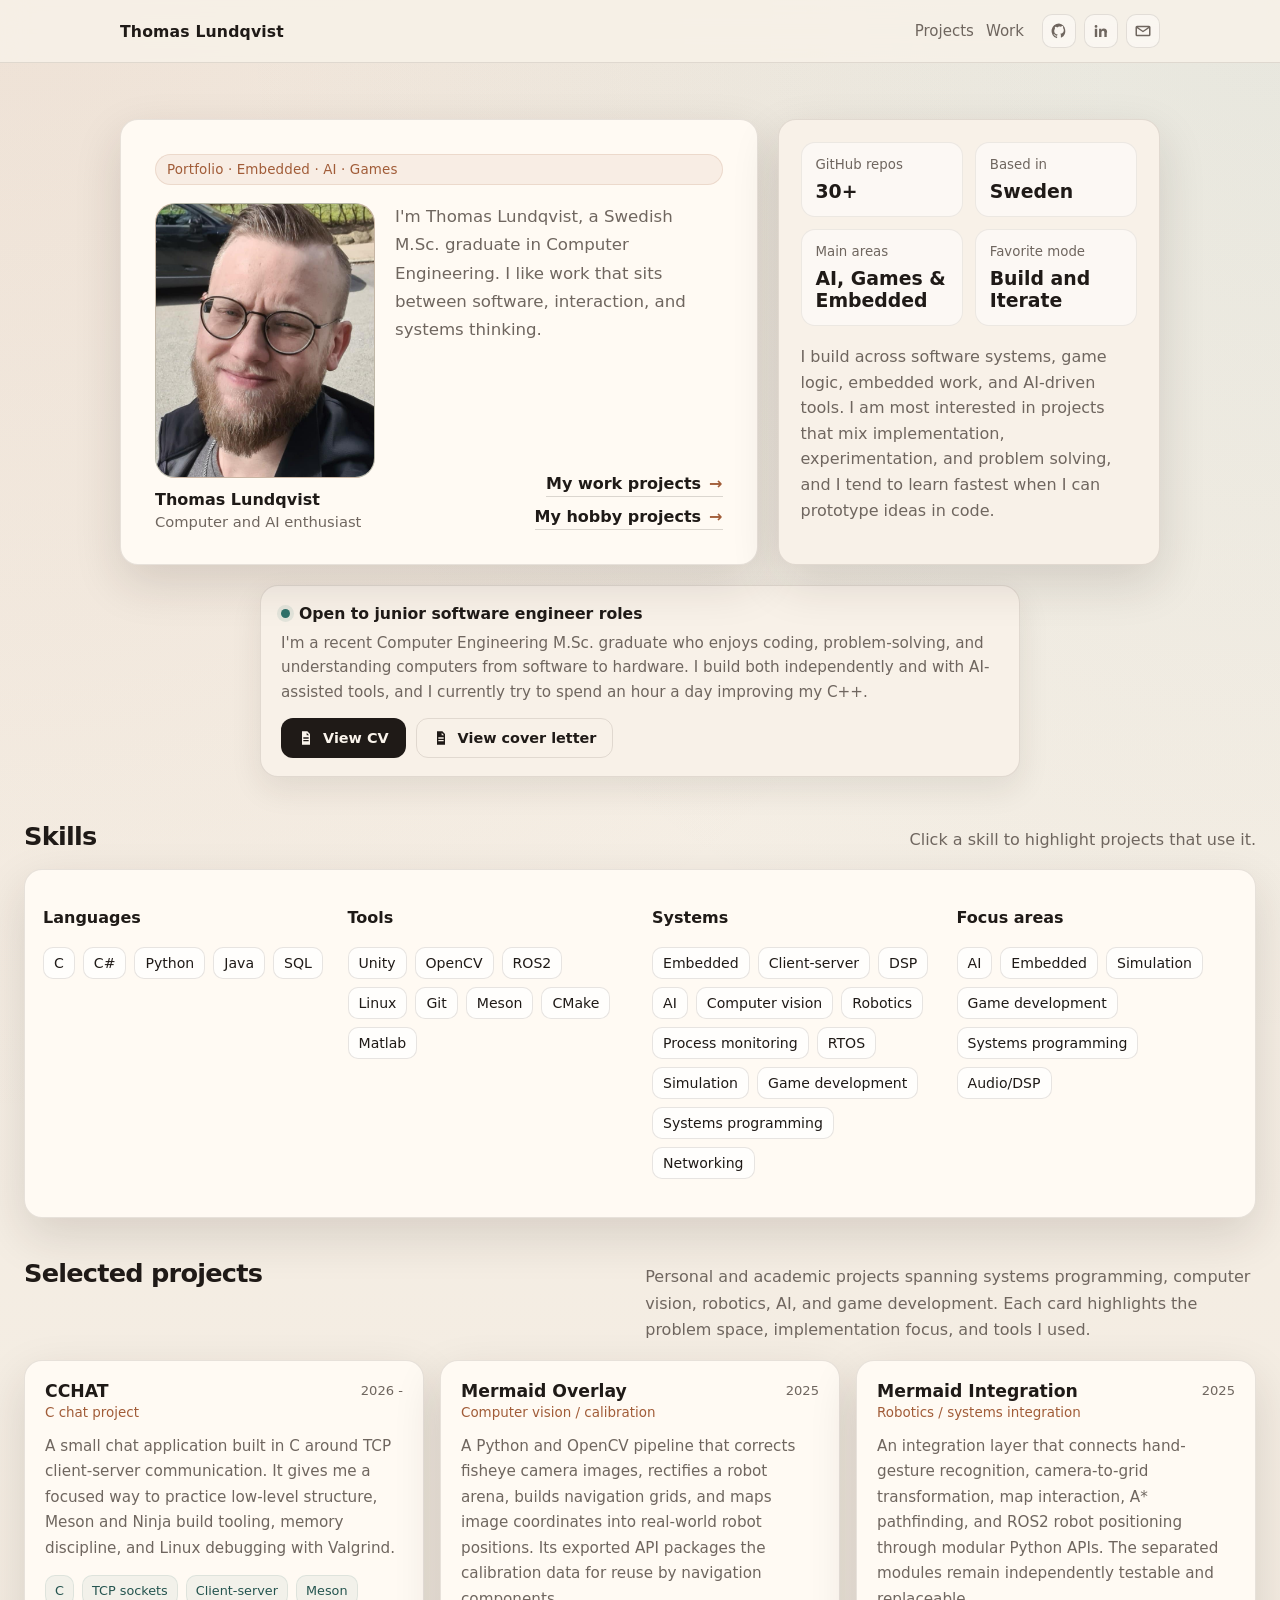
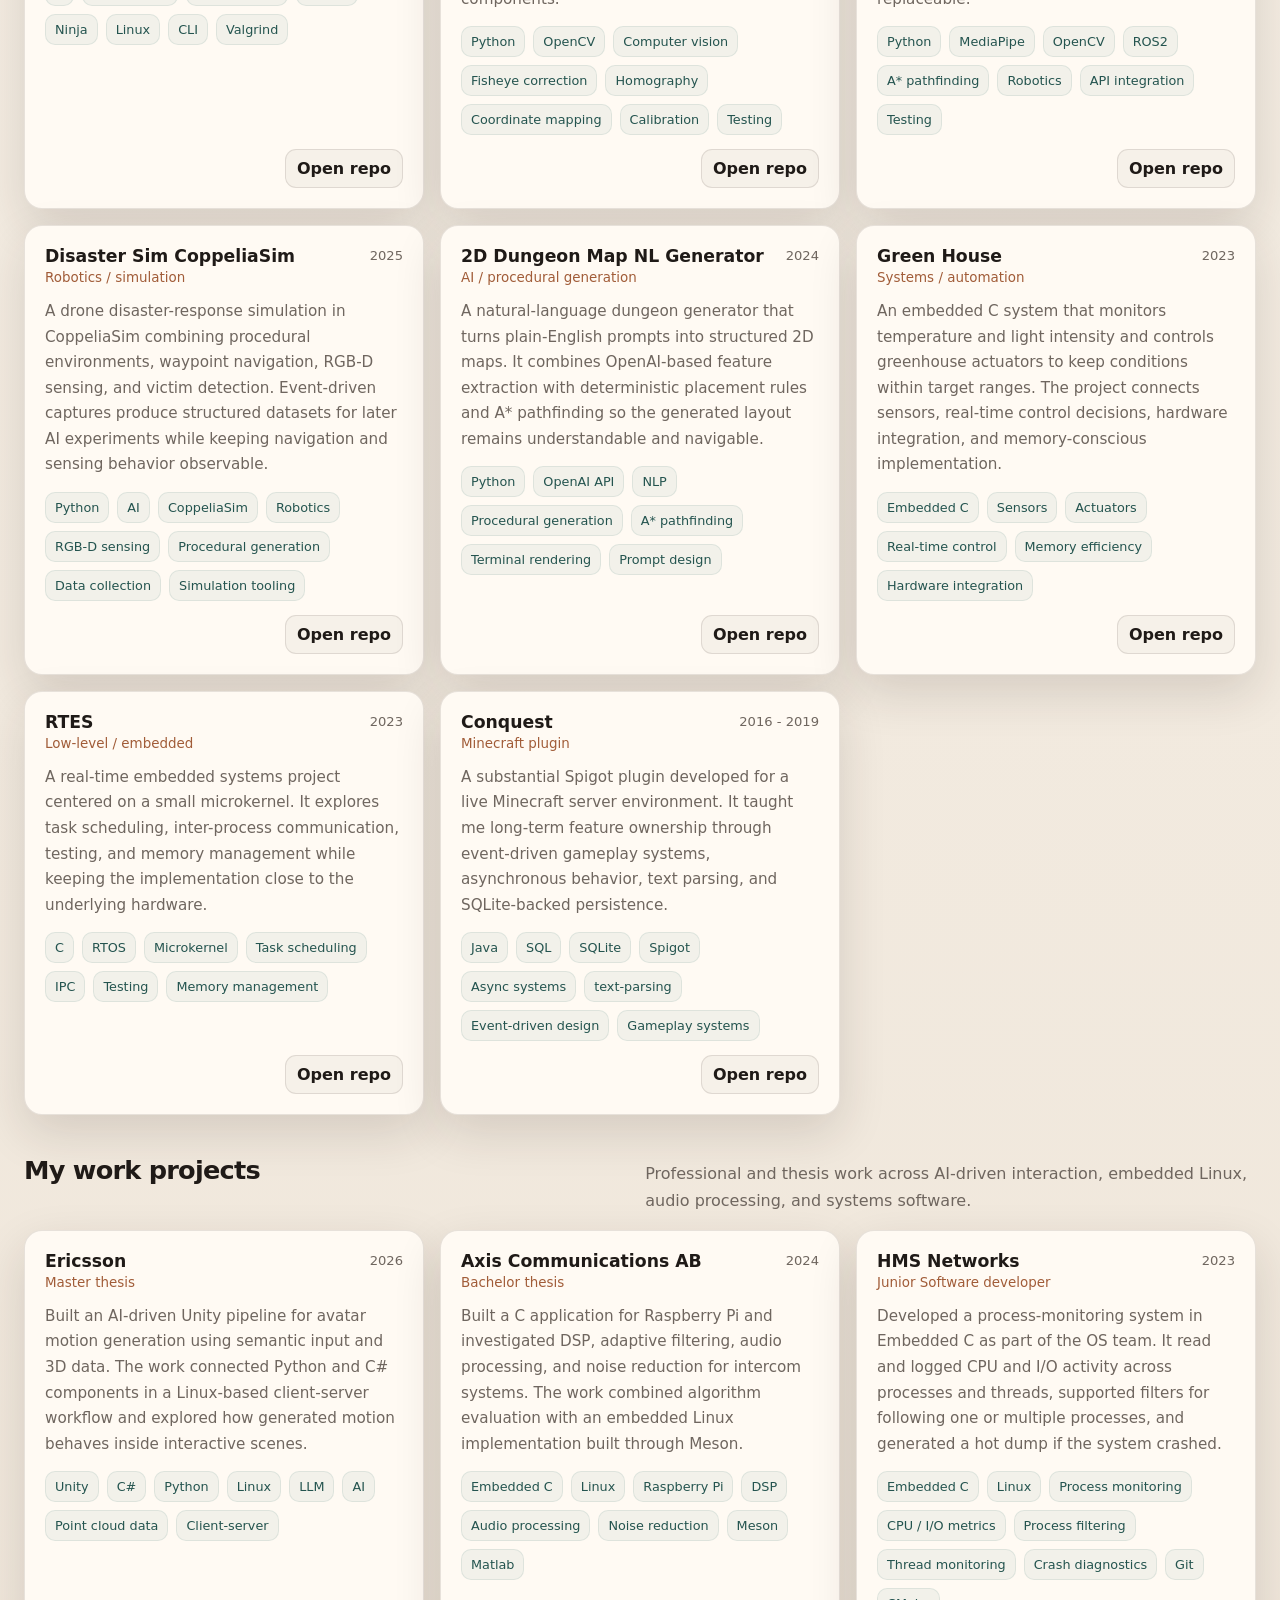
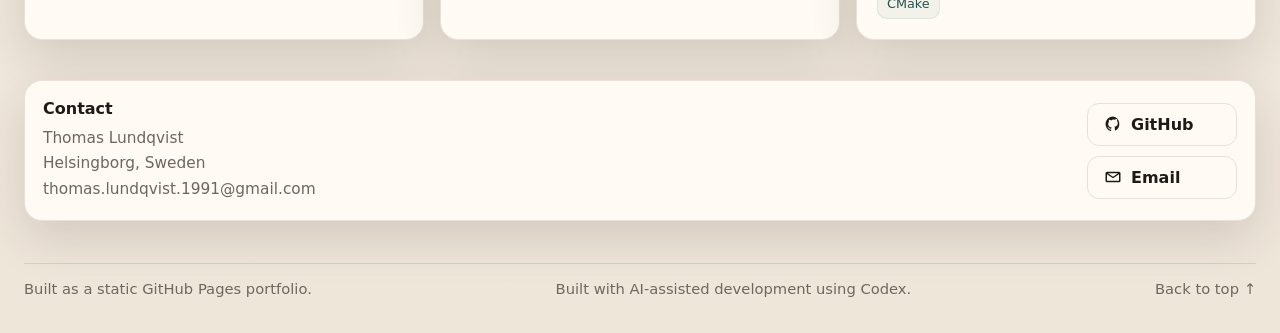
==== commit ea33a38f: "feat(portfolio): Refocus professional content Removed the personal blog so the site focuses on proje" ====
--- a/index.html
+++ b/index.html
@@ -4,7 +4,7 @@
   <meta charset="UTF-8" />
   <meta name="viewport" content="width=device-width, initial-scale=1.0" />
   <title>Thomas Lundqvist | Portfolio</title>
-  <meta name="description" content="Portfolio of Thomas Lundqvist, Computer Engineering M.Sc. student focused on AI, Unity, embedded systems, and experimental software projects." />
+  <meta name="description" content="Portfolio of Thomas Lundqvist, a recent Computer Engineering M.Sc. graduate focused on AI, Unity, embedded systems, and experimental software projects." />
   <meta property="og:title" content="Thomas Lundqvist | Portfolio" />
   <meta property="og:description" content="Computer Engineering M.Sc. portfolio focused on AI, Unity, embedded systems, and experimental software projects." />
   <meta property="og:type" content="website" />
@@ -14,10 +14,10 @@
   <meta name="twitter:description" content="Computer Engineering M.Sc. portfolio focused on AI, Unity, embedded systems, and experimental software projects." />
   <meta name="twitter:image" content="assets/profile.jpg" />
   <link rel="icon" href="assets/profile.jpg" />
-  <link rel="stylesheet" href="styles.css?v=20260518b" />
+  <link rel="stylesheet" href="styles.css?v=20260827f" />
 </head>
 <body>
   <div id="app"></div>
-  <script type="module" src="main.js?v=20260518h"></script>
+  <script type="module" src="main.js?v=20260827j"></script>
 </body>
 </html>
--- a/styles.css
+++ b/styles.css
@@ -10,7 +10,7 @@
   --accent-2: #2f6f68;
   --shadow: 0 18px 48px rgba(43, 30, 20, 0.14);
   --radius: 18px;
-  --max: 1040px;
+  --max: 1480px;
 }
 
 * { box-sizing: border-box; }
@@ -31,8 +31,13 @@
 img { max-width: 100%; display: block; }
 
 .wrap {
-  width: min(calc(100% - 28px), var(--max));
+  width: min(calc(100% - 48px), var(--max));
   margin: 0 auto;
+}
+
+.topbar .wrap,
+.hero-grid {
+  max-width: 1040px;
 }
 
 .topbar {
@@ -128,6 +133,62 @@
   grid-template-columns: minmax(0, 1.25fr) minmax(280px, 0.75fr);
   gap: 20px;
   align-items: stretch;
+}
+
+.career-note {
+  max-width: 760px;
+  margin-top: 20px;
+  padding: 18px 20px;
+  background: var(--panel-strong);
+  border: 1px solid var(--line);
+  border-radius: 18px;
+  box-shadow: 0 12px 32px rgba(43, 30, 20, 0.09);
+}
+
+.career-note-heading {
+  display: flex;
+  align-items: center;
+  gap: 9px;
+  margin-bottom: 8px;
+}
+
+.career-note-heading strong {
+  font-size: 0.98rem;
+}
+
+.career-note-status {
+  width: 9px;
+  height: 9px;
+  flex: 0 0 auto;
+  border-radius: 50%;
+  background: var(--accent-2);
+  box-shadow: 0 0 0 4px rgba(47, 111, 104, 0.1);
+}
+
+.career-note p {
+  margin: 0;
+  color: var(--muted);
+  font-size: 0.95rem;
+  line-height: 1.6;
+}
+
+.career-note-actions {
+  display: flex;
+  flex-wrap: wrap;
+  gap: 10px;
+  margin-top: 14px;
+}
+
+.career-document-link {
+  padding: 9px 13px;
+  font-size: 0.9rem;
+}
+
+.career-document-link svg {
+  width: 16px;
+  height: 16px;
+  flex: 0 0 auto;
+  fill: currentColor;
 }
 
 .hero-card,
@@ -371,6 +432,10 @@
   padding: 20px 0;
 }
 
+section[id] {
+  scroll-margin-top: 82px;
+}
+
 .section-head {
   display: flex;
   align-items: baseline;
@@ -400,8 +465,8 @@
 
 .projects {
   display: grid;
-  grid-template-columns: repeat(2, minmax(0, 1fr));
-  gap: 14px;
+  grid-template-columns: repeat(3, minmax(0, 1fr));
+  gap: 16px;
 }
 
 .project-card {
@@ -478,52 +543,18 @@
   border: 1px solid var(--line);
 }
 
-.timeline {
-  display: grid;
-  grid-template-columns: repeat(3, minmax(0, 1fr));
-  gap: 14px;
-}
-
 .timeline-card,
 .contact-card {
   padding: 18px;
 }
 
-.timeline-card-link {
-  color: inherit;
-  transition: transform 0.2s ease, border-color 0.2s ease, box-shadow 0.2s ease;
-}
-
-.timeline-card-more h3::after {
-  content: ' ->';
-  color: var(--accent);
-}
-
-.timeline-card-link:hover {
-  transform: translateY(-2px);
-  border-color: rgba(161, 92, 56, 0.34);
-  box-shadow: 0 20px 52px rgba(43, 30, 20, 0.18);
-}
-
-.card-more {
-  display: inline-block;
-  margin-left: 6px;
-  color: var(--accent);
-  font-weight: 700;
-  white-space: nowrap;
-}
-
-.story-card {
-  scroll-margin-top: 88px;
-}
-
 .skill-card {
   display: grid;
   gap: 14px;
 }
 
 .skill-card--full {
-  grid-template-columns: repeat(2, minmax(0, 1fr));
+  grid-template-columns: repeat(4, minmax(0, 1fr));
   gap: 18px 24px;
 }
 
@@ -627,658 +658,6 @@
   flex: 0 0 auto;
 }
 
-.story-hero {
-  padding: 56px 0 26px;
-}
-
-.story-hero-grid {
-  display: grid;
-  grid-template-columns: minmax(0, 1fr) minmax(220px, 320px);
-  gap: 28px;
-  align-items: center;
-}
-
-.story-hero h1 {
-  max-width: 12ch;
-}
-
-.story-portrait {
-  background-color: var(--panel-strong);
-}
-
-.story-layout {
-  display: grid;
-  gap: 16px;
-}
-
-.blog-filter {
-  display: flex;
-  align-items: center;
-  gap: 12px;
-  width: 100%;
-  min-width: 0;
-  padding: 10px;
-  background: rgba(255,255,255,0.58);
-  border: 1px solid var(--line);
-  border-radius: 18px;
-  box-shadow: 0 10px 30px rgba(43, 30, 20, 0.08);
-}
-
-.blog-filter-label {
-  flex: 0 0 auto;
-  padding-left: 6px;
-  color: var(--muted);
-  font-size: 0.76rem;
-  font-weight: 800;
-  letter-spacing: 0.08em;
-  text-transform: uppercase;
-}
-
-.blog-filter-options {
-  display: flex;
-  flex: 1 1 auto;
-  min-width: 0;
-  flex-wrap: wrap;
-  gap: 4px;
-  padding: 4px;
-  border: 1px solid rgba(59, 45, 35, 0.08);
-  border-radius: 14px;
-  background: rgba(59, 45, 35, 0.045);
-}
-
-.blog-filter-chip {
-  appearance: none;
-  display: inline-flex;
-  flex: 0 0 auto;
-  align-items: center;
-  justify-content: center;
-  gap: 7px;
-  border: 0;
-  background: transparent;
-  color: var(--muted);
-  border-radius: 11px;
-  padding: 8px 12px;
-  font: inherit;
-  font-size: 0.88rem;
-  font-weight: 750;
-  cursor: pointer;
-  transition: background 0.2s ease, color 0.2s ease, box-shadow 0.2s ease;
-  white-space: nowrap;
-}
-
-.blog-filter-chip:hover {
-  color: var(--text);
-  background: rgba(255,255,255,0.58);
-}
-
-.blog-filter-chip.is-active {
-  background: var(--accent);
-  color: #fff;
-  box-shadow: 0 8px 18px rgba(161, 92, 56, 0.18);
-}
-
-.blog-filter-count {
-  min-width: 1.35em;
-  padding: 1px 5px;
-  border-radius: 999px;
-  background: rgba(59, 45, 35, 0.08);
-  color: inherit;
-  font-size: 0.74rem;
-  line-height: 1.35;
-}
-
-.blog-filter-chip.is-active .blog-filter-count {
-  background: rgba(255,255,255,0.22);
-}
-
-.story-card {
-  position: relative;
-  order: 1;
-  overflow: hidden;
-  background: var(--panel);
-  border: 1px solid var(--line);
-  border-radius: var(--radius);
-  box-shadow: var(--shadow), inset 0 3px 0 rgba(47, 111, 104, 0.18);
-  padding: 24px;
-}
-
-.story-card.is-new {
-  box-shadow: var(--shadow), inset 0 3px 0 rgba(161, 92, 56, 0.36);
-}
-
-.story-card.is-new::after {
-  content: 'New post';
-  position: absolute;
-  top: 0;
-  right: 18px;
-  padding: 4px 9px 5px;
-  border-radius: 0 0 9px 9px;
-  color: var(--accent);
-  background: rgba(161, 92, 56, 0.09);
-  border: 1px solid rgba(161, 92, 56, 0.16);
-  border-top: 0;
-  font-size: 0.72rem;
-  font-weight: 800;
-}
-
-.story-card.is-upcoming {
-  order: 2;
-  opacity: 0.72;
-  filter: grayscale(0.62);
-  background: var(--panel-strong);
-  border-color: rgba(59, 45, 35, 0.08);
-  box-shadow: 0 10px 28px rgba(43, 30, 20, 0.08), inset 0 3px 0 rgba(59, 45, 35, 0.16);
-  display: grid;
-  gap: 6px 18px;
-  padding: 16px 18px;
-}
-
-.story-card.is-upcoming::after {
-  content: 'Coming soon';
-  position: absolute;
-  top: 0;
-  right: 18px;
-  padding: 4px 9px 5px;
-  border-radius: 0 0 9px 9px;
-  color: var(--muted);
-  background: rgba(59, 45, 35, 0.07);
-  border: 1px solid rgba(59, 45, 35, 0.12);
-  border-top: 0;
-  font-size: 0.72rem;
-  font-weight: 800;
-}
-
-.story-card.is-upcoming > :not(.story-meta):not(h2):not(.related-card) {
-  display: none;
-}
-
-.story-card.is-upcoming .story-meta {
-  justify-content: flex-start;
-  gap: 10px;
-  margin: 0;
-  padding-right: 120px;
-}
-
-.story-card.is-upcoming h2 {
-  margin: 0;
-  padding-right: 120px;
-  font-size: clamp(1.05rem, 1.4vw, 1.25rem);
-  letter-spacing: 0;
-}
-
-.story-card.is-upcoming .related-card {
-  display: flex;
-  align-items: center;
-  gap: 12px;
-  margin-top: 6px;
-  padding: 9px 10px;
-  border-radius: 10px;
-  background: rgba(255,255,255,0.38);
-}
-
-.story-card.is-upcoming .related-card h3 {
-  flex: 0 0 auto;
-  margin: 0;
-  font-size: 0.82rem;
-  color: var(--muted);
-}
-
-.story-card.is-upcoming .related-links {
-  flex: 1 1 auto;
-  display: flex;
-  flex-wrap: wrap;
-  gap: 7px;
-}
-
-.story-card.is-upcoming .related-link {
-  flex: 1 1 135px;
-  min-width: 0;
-  padding: 8px 10px;
-  border-radius: 10px;
-}
-
-.story-card.is-upcoming .related-link strong {
-  font-size: 0.86rem;
-}
-
-.story-card.is-upcoming .related-link span {
-  display: none;
-}
-
-.story-meta {
-  display: flex;
-  align-items: baseline;
-  justify-content: space-between;
-  gap: 14px;
-  margin-bottom: 8px;
-}
-
-.story-meta small {
-  color: var(--accent);
-  font-weight: 700;
-}
-
-.story-meta time {
-  color: var(--muted);
-  font-size: 0.86rem;
-  white-space: nowrap;
-}
-
-.story-card h2 {
-  margin: 0 0 10px;
-  font-size: clamp(1.25rem, 2vw, 1.7rem);
-  letter-spacing: -0.03em;
-}
-
-.story-card p {
-  margin: 0;
-  color: var(--muted);
-  line-height: 1.7;
-}
-
-.story-card a {
-  color: var(--accent);
-  font-weight: 700;
-  border-bottom: 1px solid rgba(161, 92, 56, 0.26);
-}
-
-.story-card a:hover {
-  border-color: rgba(161, 92, 56, 0.6);
-}
-
-.story-card p + p {
-  margin-top: 14px;
-}
-
-.story-subhead {
-  margin: 22px 0 10px;
-  font-size: 1rem;
-}
-
-.story-image {
-  width: min(100%, 680px);
-  margin: 0 auto 18px;
-  text-align: center;
-}
-
-.story-gallery {
-  display: grid;
-  grid-template-columns: repeat(auto-fit, minmax(240px, 1fr));
-  gap: 14px;
-  margin: 18px 0;
-}
-
-.story-gallery--extras {
-  grid-template-columns: repeat(auto-fit, minmax(220px, 1fr));
-}
-
-.story-gallery .story-image {
-  width: 100%;
-  margin: 0;
-}
-
-.story-image a,
-.image-modal-trigger {
-  display: block;
-  border-bottom: 0;
-}
-
-.image-modal-trigger {
-  width: 100%;
-  padding: 0;
-  border: 0;
-  background: transparent;
-  cursor: pointer;
-  font: inherit;
-}
-
-.story-image img {
-  width: auto;
-  max-width: 100%;
-  height: auto;
-  max-height: min(560px, 72vh);
-  object-fit: contain;
-  border-radius: 14px;
-  border: 1px solid var(--line);
-  transition: transform 0.2s ease, border-color 0.2s ease;
-  margin: 0 auto;
-}
-
-.story-image a:hover img,
-.image-modal-trigger:hover img {
-  transform: translateY(-1px);
-  border-color: rgba(161, 92, 56, 0.34);
-}
-
-.story-image figcaption {
-  margin-top: 8px;
-  color: var(--muted);
-  font-size: 0.88rem;
-  line-height: 1.5;
-}
-
-.image-note {
-  font-size: 0.92rem;
-  color: var(--muted);
-  padding: 10px 12px;
-  border: 1px dashed rgba(59, 45, 35, 0.18);
-  border-radius: 12px;
-  background: rgba(255,255,255,0.42);
-}
-
-.story-card--soon {
-  background: var(--panel-strong);
-}
-
-.proof-box {
-  margin-top: 18px;
-  padding: 18px;
-  border: 1px solid rgba(47, 111, 104, 0.12);
-  border-radius: 14px;
-  background: rgba(47, 111, 104, 0.06);
-}
-
-.proof-box h3 {
-  margin: 0 0 8px;
-  font-size: 1rem;
-}
-
-.proof-link {
-  display: inline-flex;
-  margin-top: 14px;
-}
-
-.related-card {
-  margin-top: 18px;
-  padding: 16px;
-  border: 1px solid rgba(59, 45, 35, 0.12);
-  border-radius: 14px;
-  background: rgba(255,255,255,0.44);
-}
-
-.related-card h3 {
-  margin: 0 0 10px;
-  font-size: 0.96rem;
-}
-
-.related-links {
-  display: grid;
-  grid-template-columns: repeat(auto-fit, minmax(220px, 1fr));
-  gap: 10px;
-}
-
-.related-link {
-  display: grid;
-  gap: 3px;
-  padding: 11px 12px;
-  border: 1px solid var(--line);
-  border-radius: 12px;
-  background: rgba(255,255,255,0.58);
-  border-bottom: 1px solid var(--line);
-}
-
-.related-link:hover {
-  border-color: rgba(161, 92, 56, 0.34);
-}
-
-.related-link.is-disabled {
-  color: inherit;
-  opacity: 0.68;
-}
-
-.related-link.is-disabled:hover {
-  border-color: var(--line);
-}
-
-.related-links span {
-  color: var(--muted);
-  font-size: 0.78rem;
-}
-
-.related-links strong {
-  color: var(--text);
-  font-size: 0.92rem;
-}
-
-.photo-stack {
-  position: relative;
-  display: block;
-  width: min(100%, 620px);
-  aspect-ratio: 16 / 10;
-  margin: 14px auto 4px;
-  padding: 0;
-  border: 0;
-  background: transparent;
-  cursor: pointer;
-}
-
-.photo-stack-card {
-  position: absolute;
-  inset: 22px;
-  display: block;
-  overflow: hidden;
-  border: 9px solid #fffaf3;
-  border-radius: 12px;
-  background: var(--panel);
-  box-shadow: 0 18px 38px rgba(43, 30, 20, 0.18);
-  transition: transform 0.2s ease, box-shadow 0.2s ease, filter 0.2s ease;
-}
-
-.photo-stack-card img {
-  width: 100%;
-  height: 100%;
-  object-fit: cover;
-}
-
-.photo-stack-card--one {
-  z-index: 1;
-  transform: translate(-16px, 12px) rotate(-5deg);
-}
-
-.photo-stack-card--two {
-  z-index: 2;
-  transform: translate(14px, 6px) rotate(3.5deg);
-}
-
-.photo-stack-card--three {
-  z-index: 3;
-  transform: translate(-5px, -7px) rotate(-1.8deg);
-}
-
-.photo-stack-card--four {
-  z-index: 4;
-  transform: translate(6px, -2px) rotate(1.2deg);
-}
-
-.photo-stack-count {
-  position: absolute;
-  right: 22px;
-  bottom: 16px;
-  z-index: 5;
-  padding: 8px 11px;
-  border: 1px solid rgba(255,255,255,0.42);
-  border-radius: 999px;
-  color: #fffaf3;
-  background: rgba(31, 26, 23, 0.68);
-  font-size: 0.84rem;
-  font-weight: 800;
-  box-shadow: 0 10px 28px rgba(31, 26, 23, 0.24);
-}
-
-.photo-stack--compact {
-  width: min(100%, 520px);
-  aspect-ratio: 16 / 9.5;
-}
-
-.photo-stack:hover .photo-stack-card,
-.photo-stack:focus-visible .photo-stack-card {
-  filter: saturate(1.06) brightness(1.02);
-  box-shadow: 0 22px 46px rgba(43, 30, 20, 0.22);
-}
-
-.photo-stack:hover .photo-stack-card--four,
-.photo-stack:focus-visible .photo-stack-card--four {
-  transform: translate(6px, -8px) rotate(0.4deg);
-}
-
-.photo-stack:focus-visible {
-  outline: 2px solid var(--accent);
-  outline-offset: 6px;
-  border-radius: 14px;
-}
-
-.image-modal {
-  position: fixed;
-  inset: 0;
-  z-index: 100;
-  display: none;
-  align-items: center;
-  justify-content: center;
-  padding: 24px;
-}
-
-.image-modal.is-open {
-  display: flex;
-}
-
-.image-modal-backdrop {
-  position: absolute;
-  inset: 0;
-  border: 0;
-  background: rgba(31, 26, 23, 0.72);
-  cursor: default;
-}
-
-.image-modal-panel {
-  position: relative;
-  z-index: 1;
-  max-width: min(96vw, 1280px);
-  max-height: 92vh;
-}
-
-.image-modal-panel img {
-  max-width: 100%;
-  max-height: 92vh;
-  border-radius: 12px;
-  box-shadow: 0 24px 80px rgba(0, 0, 0, 0.36);
-}
-
-.image-modal-close {
-  position: absolute;
-  top: 10px;
-  right: 10px;
-  width: 38px;
-  height: 38px;
-  border: 1px solid rgba(255,255,255,0.45);
-  border-radius: 10px;
-  background: rgba(31, 26, 23, 0.72);
-  color: #fffaf3;
-  font-weight: 800;
-  cursor: pointer;
-}
-
-.image-modal-panel img {
-  cursor: default;
-}
-
-.gallery-modal {
-  position: fixed;
-  inset: 0;
-  z-index: 110;
-  display: none;
-  align-items: center;
-  justify-content: center;
-  padding: 24px;
-}
-
-.gallery-modal.is-open {
-  display: flex;
-}
-
-.gallery-modal-backdrop {
-  position: absolute;
-  inset: 0;
-  border: 0;
-  background: rgba(31, 26, 23, 0.78);
-  cursor: default;
-}
-
-.gallery-modal-panel {
-  position: relative;
-  z-index: 1;
-  display: flex;
-  align-items: center;
-  justify-content: center;
-  width: min(96vw, 1280px);
-  min-height: min(88vh, 820px);
-}
-
-.gallery-modal-figure {
-  display: grid;
-  gap: 10px;
-  margin: 0;
-}
-
-.gallery-modal-figure img {
-  max-width: min(88vw, 1120px);
-  max-height: 78vh;
-  object-fit: contain;
-  border-radius: 12px;
-  box-shadow: 0 24px 80px rgba(0, 0, 0, 0.38);
-}
-
-.gallery-modal-figure figcaption {
-  display: flex;
-  justify-content: space-between;
-  gap: 16px;
-  color: #fffaf3;
-  font-size: 0.92rem;
-  line-height: 1.5;
-}
-
-.gallery-modal-close,
-.gallery-modal-nav {
-  position: absolute;
-  border: 1px solid rgba(255,255,255,0.45);
-  background: rgba(31, 26, 23, 0.72);
-  color: #fffaf3;
-  cursor: pointer;
-}
-
-.gallery-modal-close {
-  top: 10px;
-  right: 10px;
-  z-index: 2;
-  width: 38px;
-  height: 38px;
-  border-radius: 10px;
-  font-weight: 800;
-}
-
-.gallery-modal-nav {
-  top: 50%;
-  z-index: 2;
-  width: 46px;
-  height: 64px;
-  border-radius: 14px;
-  font-size: 2.4rem;
-  line-height: 1;
-  transform: translateY(-50%);
-}
-
-.gallery-modal-prev {
-  left: 0;
-}
-
-.gallery-modal-next {
-  right: 0;
-}
-
-.gallery-modal-nav:disabled {
-  opacity: 0.32;
-  cursor: default;
-}
-
 footer {
   padding: 22px 0 36px;
   color: var(--muted);
@@ -1295,6 +674,13 @@
   padding-top: 16px;
 }
 
+@media (max-width: 1180px) {
+  .projects,
+  .skill-card--full {
+    grid-template-columns: repeat(2, minmax(0, 1fr));
+  }
+}
+
 @media (max-width: 920px) {
   .nav {
     align-items: flex-start;
@@ -1307,17 +693,8 @@
   }
 
   .hero-grid,
-  .timeline,
   .projects {
     grid-template-columns: 1fr;
-  }
-
-  .story-hero-grid {
-    grid-template-columns: 1fr;
-  }
-
-  .story-portrait {
-    width: min(100%, 260px);
   }
 
   .hero {
@@ -1346,14 +723,11 @@
   h1 {
     max-width: none;
   }
-
-  .photo-stack {
-    width: min(100%, 520px);
-  }
 }
 
 @media (max-width: 560px) {
   .wrap { width: min(calc(100% - 18px), var(--max)); }
+  section[id] { scroll-margin-top: 132px; }
   .nav {
     padding: 12px 0;
     flex-direction: column;
@@ -1379,6 +753,10 @@
   .hero-portrait {
     width: min(100%, 210px);
   }
+  .career-note {
+    padding: 16px;
+    border-radius: 16px;
+  }
   .contact-card--wide {
     flex-direction: column;
     align-items: start;
@@ -1388,67 +766,4 @@
     flex-direction: column;
     align-items: start;
   }
-  .blog-filter {
-    align-items: stretch;
-    flex-direction: column;
-    gap: 8px;
-  }
-  .blog-filter-label {
-    padding-left: 4px;
-  }
-  .blog-filter-options {
-    width: 100%;
-    min-width: 0;
-    flex-wrap: nowrap;
-    overflow-x: auto;
-    padding-bottom: 6px;
-    scrollbar-width: none;
-  }
-  .blog-filter-options::-webkit-scrollbar {
-    display: none;
-  }
-  .story-card.is-upcoming {
-    padding: 28px 15px 15px;
-  }
-  .story-card.is-upcoming .story-meta,
-  .story-card.is-upcoming h2 {
-    padding-right: 0;
-  }
-  .story-card.is-upcoming .story-meta {
-    flex-wrap: wrap;
-  }
-  .story-card.is-upcoming .related-card {
-    align-items: stretch;
-    flex-direction: column;
-    gap: 8px;
-  }
-  .photo-stack {
-    aspect-ratio: 4 / 3.2;
-  }
-  .photo-stack-card {
-    inset: 18px;
-    border-width: 7px;
-  }
-  .gallery-modal {
-    padding: 14px;
-  }
-  .gallery-modal-panel {
-    min-height: 84vh;
-  }
-  .gallery-modal-figure img {
-    max-width: 94vw;
-    max-height: 70vh;
-  }
-  .gallery-modal-figure figcaption {
-    flex-direction: column;
-    gap: 4px;
-  }
-  .gallery-modal-nav {
-    top: auto;
-    bottom: 12px;
-    transform: none;
-    width: 44px;
-    height: 44px;
-    font-size: 2rem;
-  }
-}
+}
